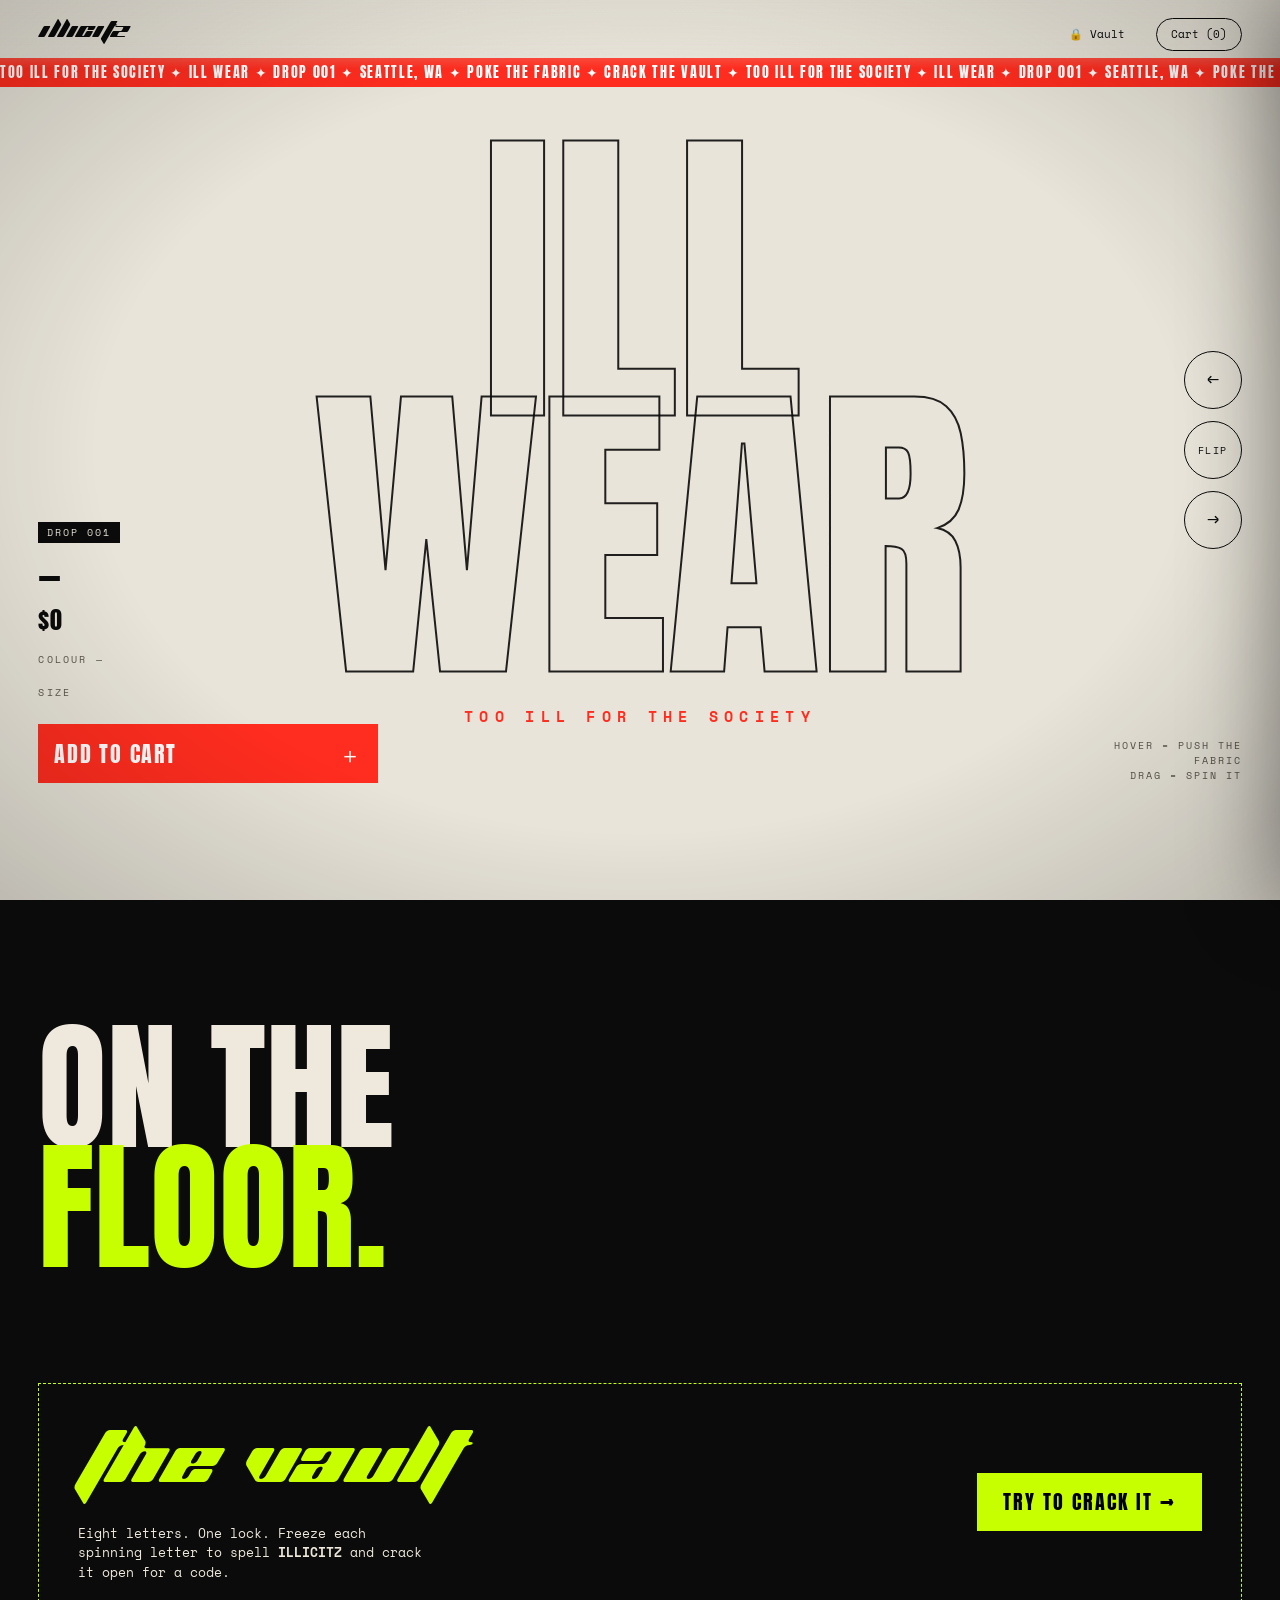
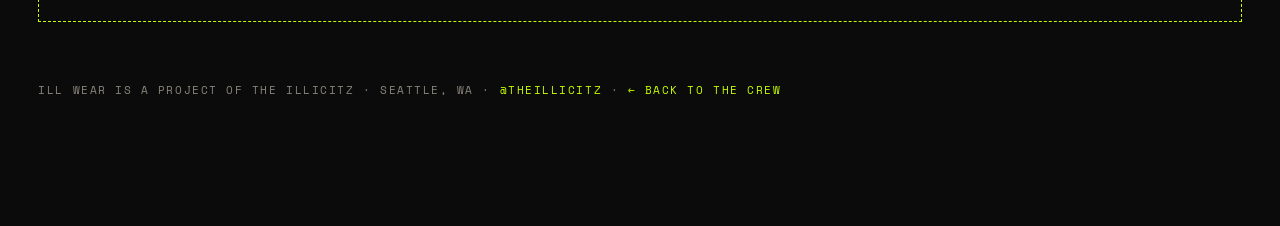
==== wear.html @ 77d9eb9c "Illicitz site: cinematic scroll home, Ill Wear 3D shop, Vault lock game Co-Authored-By: Claude Sonne" ====
<!doctype html>
<html lang="en">
<head>
  <meta charset="utf-8">
  <meta name="viewport" content="width=device-width,initial-scale=1,viewport-fit=cover">
  <title>ILL WEAR — Too ill for the society.</title>
  <meta name="description" content="Ill Wear by The Illicitz. Breakin'-grounded streetwear. Poke the fabric, flip the tee, crack the vault.">
  <meta name="theme-color" content="#e8e4d9">
  <meta property="og:title" content="ILL WEAR — Too ill for the society.">
  <meta property="og:image" content="media/still-02.jpg">
  <link rel="icon" type="image/svg+xml" href="favicon.svg">
  <link rel="preconnect" href="https://fonts.googleapis.com">
  <link rel="preconnect" href="https://fonts.gstatic.com" crossorigin>
  <link href="https://fonts.googleapis.com/css2?family=Anton&family=Rubik+Glitch&family=Rubik+Mono+One&family=Permanent+Marker&family=Space+Mono:wght@400;700&display=swap" rel="stylesheet">
  <link rel="preload" href="fonts/PlanetKosmos.ttf" as="font" type="font/ttf" crossorigin>
  <link rel="stylesheet" href="css/style.css">
  <script type="importmap">{"imports":{"three":"./vendor/three.module.js"}}</script>
</head>
<body class="shop">

<canvas id="grain" aria-hidden="true"></canvas>
<div class="vignette" aria-hidden="true"></div>

<header class="nav">
  <a href="index.html" data-transition class="logo glitch" data-text="ILLICITZ">ILLICITZ</a>
  <nav class="links">
    <button id="openVault" class="hide-m">🔒 Vault</button>
    <button id="openCart" class="pill">Cart (<span id="cartN">0</span>)</button>
  </nav>
</header>
<div class="top-marq" aria-hidden="true"><span>TOO ILL FOR THE SOCIETY ✦ ILL WEAR ✦ DROP 001 ✦ SEATTLE, WA ✦ POKE THE FABRIC ✦ CRACK THE VAULT ✦ TOO ILL FOR THE SOCIETY ✦ ILL WEAR ✦ DROP 001 ✦ SEATTLE, WA ✦ POKE THE FABRIC ✦ CRACK THE VAULT ✦</span></div>

<section class="stage" id="stage">
  <div class="stage-bg"><h1>Ill<br>Wear</h1><p>TOO ILL FOR THE SOCIETY</p></div>
  <canvas id="gl" aria-label="Interactive 3D tee. Move the cursor over the fabric to push it. Drag to spin."></canvas>
  <div class="glitch-flash" id="flash"></div>

  <div class="panel" id="panel">
    <span class="tag" id="pTag">DROP 001</span>
    <h2 id="pName">—</h2>
    <div class="price" id="pPrice">$0</div>
    <p class="blurb" id="pBlurb"></p>
    <div class="row-l">Colour — <span id="pColor"></span></div>
    <div class="sw" id="swColor"></div>
    <div class="row-l">Size</div>
    <div class="sw" id="swSize"></div>
    <button class="add" id="addBtn"><span>Add to cart</span><span>＋</span></button>
  </div>

  <div class="side">
    <button class="circ" id="prev" aria-label="Previous product">←</button>
    <button class="circ txt" id="flip" aria-label="Flip the tee">Flip</button>
    <button class="circ" id="next" aria-label="Next product">→</button>
  </div>
  <p class="hint">Hover = push the fabric<br>Drag = spin it</p>

  <div class="strip" id="strip"></div>
</section>

<section class="lookbook">
  <h2>On the<br><em>floor.</em></h2>
  <div class="lb-grid" id="lb"></div>
  <div class="vault-cta">
    <div>
      <h3>THE VAULT</h3>
      <p>Eight letters. One lock. Freeze each spinning letter to spell <b>ILLICITZ</b> and crack it open for a code.</p>
    </div>
    <button class="btn" id="openVault2">Try to crack it →</button>
  </div>
  <p class="manifest-note">Ill Wear is a project of The Illicitz · Seattle, WA · <a href="https://www.instagram.com/theillicitz/" target="_blank" rel="noopener" style="color:var(--acid)">@theillicitz</a> · <a href="index.html" data-transition style="color:var(--acid)">← Back to the crew</a></p>
</section>

<!-- CART -->
<div class="scrim" id="scrim"></div>
<aside class="drawer" id="drawer" aria-label="Cart">
  <header><span>Cart</span><button id="closeCart" aria-label="Close cart">✕</button></header>
  <div class="d-items" id="dItems"></div>
  <div class="d-foot">
    <div class="d-code" id="dCode"></div>
    <div class="t"><span>Total</span><span id="dTotal">$0</span></div>
    <button class="add" id="checkout"><span>Reserve my drop</span><span>→</span></button>
    <p class="d-msg" id="dMsg"></p>
  </div>
</aside>
<div class="toast" id="toast"></div>

<!-- VAULT GAME -->
<div id="vault" role="dialog" aria-label="The Vault — lock game">
  <div class="v-bgword" aria-hidden="true"><span>ILLICITZ ILLICITZ ILLICITZ</span><span>ILLICITZ ILLICITZ ILLICITZ</span><span>ILLICITZ ILLICITZ ILLICITZ</span><span>ILLICITZ ILLICITZ ILLICITZ</span></div>
  <div class="v-scan"></div>
  <div class="v-top">The Vault / Drop 001</div>
  <button class="v-close">Esc ✕</button>
  <div class="v-lock">
    <div class="v-shackle"></div>
    <div class="v-body">
      <div class="v-title"><span>Sec.lvl // ILLICITZ</span><span>8 digits</span></div>
      <div class="v-slots"></div>
      <div class="v-status">Freeze each letter. Spell it. Crack it.</div>
    </div>
  </div>
  <button class="v-lockbtn">LOCK</button>
  <div class="v-keys">Space / Enter / Tap = freeze the letter</div>
  <div class="v-win">
    <h2>CRACKED.</h2>
    <p>You are too ill for this world. Your code:</p>
    <div class="code">—</div>
    <p>15% off — it's applied to your cart automatically.</p>
    <div style="display:flex;gap:12px;margin-top:14px;flex-wrap:wrap;justify-content:center">
      <button class="btn" data-close>Back to the shop</button>
      <button class="btn" data-again style="background:transparent;color:var(--acid);border:2px solid var(--acid)">Again</button>
    </div>
  </div>
</div>

<script type="module" src="js/wear.js"></script>
</body>
</html>
---- css/style.css ----
/* ILLICITZ — shared + home + shop + vault styles */
@font-face{
  font-family:"Planet Kosmos";
  src:url("../fonts/PlanetKosmos.ttf") format("truetype");
  font-display:block;
}
:root{
  --bg:#070707;
  --ink:#efe9dd;
  --acid:#c8ff00;
  --red:#ff2d1f;
  --cyan:#00e5ff;
  --mute:#8a867c;
  --f-kosmos:"Planet Kosmos","Anton",Impact,sans-serif;
  --f-head:"Anton","Impact","Arial Narrow",sans-serif;
  --f-mono:"Space Mono",ui-monospace,Menlo,Consolas,monospace;
  --gut:clamp(16px,3vw,40px);
}
*{box-sizing:border-box;margin:0;padding:0}
html{background:var(--bg);-webkit-text-size-adjust:100%}
body{background:var(--bg);color:var(--ink);font-family:var(--f-mono);font-size:13px;line-height:1.5;overflow-x:hidden;-webkit-font-smoothing:antialiased}
a{color:inherit;text-decoration:none}
button{font:inherit;color:inherit;background:none;border:0;cursor:pointer}
img,video{display:block;max-width:100%}
::selection{background:var(--acid);color:#000}
body.is-loading{overflow:hidden;height:100vh}
@media (hover:hover) and (pointer:fine){ body.has-cursor, body.has-cursor a, body.has-cursor button{cursor:none} }

/* ---------- global fx ---------- */
#grain{position:fixed;inset:0;width:100%;height:100%;pointer-events:none;z-index:900;opacity:.07;mix-blend-mode:screen;image-rendering:pixelated}
.vignette{position:fixed;inset:0;pointer-events:none;z-index:899;background:radial-gradient(ellipse at center,transparent 55%,rgba(0,0,0,.55) 100%)}
.cursor{position:fixed;left:0;top:0;width:44px;height:44px;margin:-22px 0 0 -22px;border:1.5px solid #fff;border-radius:50%;pointer-events:none;z-index:1000;mix-blend-mode:difference;transition:width .25s,height .25s,margin .25s,background .25s,border-color .25s;will-change:transform}
.cursor.big{width:92px;height:92px;margin:-46px 0 0 -46px;background:#fff}
.cursor-dot{position:fixed;left:0;top:0;width:6px;height:6px;margin:-3px 0 0 -3px;background:#fff;border-radius:50%;pointer-events:none;z-index:1000;mix-blend-mode:difference}
@media (hover:none){.cursor,.cursor-dot{display:none}}

/* page wipe */
.wipe{position:fixed;inset:0;z-index:2000;pointer-events:none;display:flex;flex-direction:column}
.wipe i{flex:1;background:var(--acid);transform:scaleX(0);transform-origin:left}
.wipe i:nth-child(even){background:var(--red)}
.wipe i:nth-child(3n){background:#fff}
.wipe.out i{animation:wipeOut .5s cubic-bezier(.7,0,.2,1) forwards;animation-delay:calc(var(--i)*45ms)}
.wipe.in i{transform:scaleX(1);transform-origin:right;animation:wipeIn .6s cubic-bezier(.7,0,.2,1) forwards;animation-delay:calc(var(--i)*45ms)}
.wipe.out{pointer-events:all}
@keyframes wipeOut{to{transform:scaleX(1)}}
@keyframes wipeIn{to{transform:scaleX(0)}}

/* glitch text */
.glitch{position:relative;display:inline-block}
.glitch::before,.glitch::after{content:attr(data-text);position:absolute;left:0;top:0;width:100%;height:100%;pointer-events:none;opacity:0;white-space:inherit}
.glitch::before{color:var(--red);mix-blend-mode:screen}
.glitch::after{color:var(--cyan);mix-blend-mode:screen}
.glitch:hover::before,.glitch.on::before{opacity:.95;animation:gA .38s steps(2,end) infinite}
.glitch:hover::after,.glitch.on::after{opacity:.95;animation:gB .38s steps(2,end) infinite}
@keyframes gA{
  0%{clip-path:inset(10% 0 70% 0);transform:translate(-6px,0)}
  25%{clip-path:inset(60% 0 8% 0);transform:translate(5px,-2px)}
  50%{clip-path:inset(35% 0 40% 0);transform:translate(-3px,2px)}
  75%{clip-path:inset(80% 0 2% 0);transform:translate(7px,0)}
  100%{clip-path:inset(0 0 85% 0);transform:translate(-5px,1px)}}
@keyframes gB{
  0%{clip-path:inset(70% 0 10% 0);transform:translate(6px,0)}
  25%{clip-path:inset(5% 0 75% 0);transform:translate(-5px,2px)}
  50%{clip-path:inset(45% 0 30% 0);transform:translate(3px,-2px)}
  75%{clip-path:inset(15% 0 60% 0);transform:translate(-7px,0)}
  100%{clip-path:inset(88% 0 0 0);transform:translate(5px,-1px)}}

/* nav */
.nav{position:fixed;left:0;right:0;top:0;z-index:800;display:flex;justify-content:space-between;align-items:center;padding:18px var(--gut);mix-blend-mode:difference;color:#fff;pointer-events:none}
.nav a,.nav button{pointer-events:auto}
.nav .logo{font-family:var(--f-kosmos);font-size:20px;letter-spacing:.06em}
.nav .links{display:flex;gap:clamp(14px,2.4vw,34px);align-items:center;text-transform:uppercase;letter-spacing:.14em;font-size:11px}
.nav .links a:hover{text-decoration:line-through}
.nav .pill{border:1px solid #fff;padding:7px 14px;border-radius:99px}

/* ---------- loader ---------- */
#loader{position:fixed;inset:0;background:#050505;z-index:1500;display:flex;align-items:center;justify-content:center;overflow:hidden}
#loader.done{pointer-events:none}
.ld-wrap{position:relative;transform-origin:62% 52%;will-change:transform}
.ld-word{font-family:var(--f-kosmos);font-size:clamp(46px,15.5vw,300px);line-height:1;letter-spacing:.01em;white-space:nowrap;position:relative}
.ld-word.outline{color:transparent;-webkit-text-stroke:1.5px rgba(239,233,221,.45)}
.ld-word.fill{position:absolute;left:0;top:0;color:transparent;background-size:cover;background-position:center;-webkit-background-clip:text;background-clip:text;clip-path:inset(100% 0 0 0);filter:contrast(1.15) saturate(1.2)}
.ld-meta{position:absolute;left:var(--gut);right:var(--gut);bottom:28px;display:flex;justify-content:space-between;text-transform:uppercase;letter-spacing:.16em;font-size:11px;color:var(--mute)}
.ld-count{font-family:var(--f-kosmos);font-size:clamp(26px,5vw,64px);color:var(--ink);letter-spacing:.02em;line-height:1}
.ld-moto{position:absolute;top:28px;left:var(--gut);text-transform:uppercase;letter-spacing:.2em;font-size:11px;color:var(--mute)}

/* ---------- hero ---------- */
.hero{position:relative;height:100vh;min-height:560px;overflow:hidden;display:flex;flex-direction:column;justify-content:flex-end;padding:0 var(--gut) clamp(28px,6vh,70px)}
.hero-bg{position:absolute;inset:-6%;will-change:transform}
.hero-bg .media{position:absolute;inset:0}
.hero-bg .media img,.hero-bg .media video{animation:kb 22s ease-in-out infinite alternate}
@keyframes kb{from{transform:scale(1.04) translate(0,0)}to{transform:scale(1.2) translate(-2%,-1.5%)}}
.hero-shade{position:absolute;inset:0;background:linear-gradient(180deg,rgba(0,0,0,.55) 0%,rgba(0,0,0,.05) 40%,rgba(0,0,0,.85) 100%)}
.hero-word{position:relative;font-family:var(--f-kosmos);font-weight:400;font-size:clamp(46px,21.5vw,520px);line-height:.86;letter-spacing:-.005em;white-space:nowrap;will-change:transform,opacity}
.hero-row{position:relative;display:flex;justify-content:space-between;align-items:flex-end;gap:20px;margin-top:clamp(14px,2.4vh,26px);flex-wrap:wrap}
.hero-moto{font-family:var(--f-head);font-size:clamp(20px,3vw,44px);letter-spacing:.04em;text-transform:uppercase;line-height:1}
.hero-moto b{color:var(--acid);font-weight:400}
.hero-sub{max-width:34ch;text-transform:uppercase;letter-spacing:.14em;font-size:11px;color:#cfc9bc}
.scroll-cue{position:absolute;right:var(--gut);top:50%;writing-mode:vertical-rl;text-transform:uppercase;letter-spacing:.3em;font-size:10px;color:#cfc9bc;display:flex;align-items:center;gap:14px}
.scroll-cue::after{content:"";width:1px;height:70px;background:linear-gradient(#fff,transparent);animation:cue 1.8s ease-in-out infinite;transform-origin:top}
@keyframes cue{0%{transform:scaleY(0)}50%{transform:scaleY(1)}100%{transform:scaleY(1);opacity:0}}
.ticker{position:absolute;left:0;right:0;top:78px;overflow:hidden;white-space:nowrap;border-block:1px solid rgba(255,255,255,.2);padding:6px 0;font-size:11px;letter-spacing:.2em;text-transform:uppercase;color:#d9d3c5;background:rgba(0,0,0,.25);backdrop-filter:blur(4px)}
.ticker span{display:inline-block;padding-right:2.4em;animation:tick 28s linear infinite}
@keyframes tick{to{transform:translateX(-100%)}}

/* media */
.media{position:relative;overflow:hidden;background:#111}
.media img,.media video{width:100%;height:100%;object-fit:cover}

/* ---------- scenes ---------- */
.scene{position:relative}
.pin{position:sticky;top:0;height:100vh;overflow:hidden}

/* expand */
.s-expand .pin{display:flex;align-items:center;justify-content:center;background:var(--bg)}
.ex-text{position:absolute;top:50%;font-family:var(--f-head);font-size:clamp(70px,24vw,420px);line-height:.8;text-transform:uppercase;letter-spacing:-.01em;white-space:nowrap;transform:translateY(-50%);will-change:transform;z-index:1}
.ex-l{left:3vw;color:var(--ink)}
.ex-r{right:3vw;color:transparent;-webkit-text-stroke:2px var(--acid)}
.ex-frame{position:absolute;inset:0;z-index:2;will-change:clip-path}
.ex-frame .media{position:absolute;inset:0}
.ex-frame .media img{will-change:transform}
.ex-cap{position:absolute;left:var(--gut);bottom:var(--gut);right:var(--gut);display:flex;justify-content:space-between;align-items:flex-end;gap:16px;opacity:0;text-transform:uppercase;z-index:3}
.ex-cap h2{font-family:var(--f-head);font-weight:400;font-size:clamp(34px,7vw,120px);line-height:.9;max-width:12ch;text-shadow:0 2px 30px rgba(0,0,0,.6)}
.ex-cap p{letter-spacing:.16em;font-size:11px;max-width:26ch;text-align:right;text-shadow:0 1px 12px #000}
.kick{display:inline-block;font-size:11px;letter-spacing:.24em;color:var(--acid);text-transform:uppercase;margin-bottom:12px}

/* columns */
.s-cols .pin{background:var(--bg)}
.cols{position:absolute;inset:0;display:grid;grid-template-columns:repeat(3,1fr);gap:var(--gut);padding:0 var(--gut)}
.col{display:flex;flex-direction:column;gap:var(--gut);will-change:transform;padding:var(--gut) 0}
.col .tile{aspect-ratio:3/4;flex:none}
.col .tile img{filter:grayscale(1) contrast(1.25) brightness(.85);transition:filter .5s}
.col .tile.lit img{filter:none}
.cols-title{position:absolute;inset:0;display:flex;flex-direction:column;align-items:center;justify-content:center;text-align:center;mix-blend-mode:difference;color:#fff;pointer-events:none;z-index:3;text-transform:uppercase}
.cols-title h2{font-family:var(--f-head);font-weight:400;font-size:clamp(46px,13vw,230px);line-height:.88}
.cols-title p{letter-spacing:.3em;font-size:11px;margin-top:16px}

/* reel */
.s-reel .pin{background:#0b0b0b;display:flex;align-items:center}
.reel-bg{position:absolute;left:0;top:50%;white-space:nowrap;font-family:var(--f-kosmos);font-size:clamp(120px,32vw,560px);line-height:1;color:transparent;-webkit-text-stroke:1.5px rgba(239,233,221,.14);transform:translateY(-52%);will-change:transform;pointer-events:none}
.reel-track{position:relative;display:flex;gap:clamp(16px,3vw,48px);padding:0 8vw;will-change:transform;perspective:1400px}
.frame{flex:none;width:clamp(260px,38vw,640px);position:relative;will-change:transform}
.frame .media{aspect-ratio:16/10;box-shadow:0 30px 80px rgba(0,0,0,.6)}
.frame.tall .media{aspect-ratio:3/4}
.frame figcaption{display:flex;justify-content:space-between;margin-top:12px;text-transform:uppercase;letter-spacing:.14em;font-size:11px;color:#bdb7a9}
.frame figcaption b{font-family:var(--f-head);font-weight:400;font-size:18px;letter-spacing:.06em;color:var(--ink)}
.reel-hint{position:absolute;left:var(--gut);bottom:var(--gut);text-transform:uppercase;letter-spacing:.2em;font-size:11px;color:var(--mute)}

/* manifesto */
.s-mani .pin{display:flex;align-items:center;padding:0 var(--gut)}
.mani-bg{position:absolute;inset:-5%;will-change:transform}
.mani-bg .media{position:absolute;inset:0}
.mani-bg img{filter:blur(8px) brightness(.38) saturate(.7)}
.mani-bg::after{content:"";position:absolute;inset:0;background:radial-gradient(circle at 30% 40%,transparent,rgba(0,0,0,.7))}
.mani{position:relative;font-family:var(--f-head);font-size:clamp(30px,6.2vw,110px);line-height:1;text-transform:uppercase;max-width:20ch;letter-spacing:.005em}
.mani .w{display:inline-block;margin-right:.24em;opacity:.12;will-change:opacity,transform}
.mani .w.hot{color:var(--acid)}
.mani-tag{position:absolute;right:var(--gut);bottom:var(--gut);text-align:right;text-transform:uppercase;letter-spacing:.2em;font-size:11px;color:#cfc9bc}

/* finale */
.s-fin .pin{display:flex;align-items:center;justify-content:center;background:#050505}
.fin-moto{position:absolute;inset:0;display:flex;flex-direction:column;align-items:center;justify-content:center;text-align:center;font-family:var(--f-head);text-transform:uppercase;line-height:.84;font-size:clamp(54px,14.5vw,270px);will-change:transform,opacity,filter}
.fin-moto span{display:block;overflow:hidden}
.fin-moto span i{display:block;font-style:normal;will-change:transform}
.fin-moto .o{color:transparent;-webkit-text-stroke:2px var(--ink)}
.fin-moto .a{color:var(--acid)}
.shop-badge{position:relative;width:clamp(190px,26vw,340px);aspect-ratio:1;display:flex;align-items:center;justify-content:center;border-radius:50%;z-index:5;transform:scale(0);opacity:0;will-change:transform}
.shop-badge .disc{position:absolute;inset:11%;border-radius:50%;background:var(--acid);box-shadow:0 0 0 2px #000 inset,0 0 80px rgba(200,255,0,.35);transition:transform .35s,background .25s}
.shop-badge:hover .disc{transform:scale(1.07);background:#fff}
.shop-badge svg.ring{position:absolute;inset:0;width:100%;height:100%;animation:spin 16s linear infinite}
.shop-badge svg.ring text{font-family:var(--f-mono);font-size:11.2px;letter-spacing:.2em;fill:var(--ink);text-transform:uppercase}
.shop-badge .bag{position:relative;width:34%;color:#000;transition:transform .3s}
.shop-badge:hover .bag{animation:wob .5s ease-in-out infinite}
@keyframes spin{to{transform:rotate(360deg)}}
@keyframes wob{0%,100%{transform:rotate(-6deg)}50%{transform:rotate(6deg) scale(1.08)}}
.shop-label{position:absolute;left:0;right:0;bottom:11vh;text-align:center;z-index:5;opacity:0;text-transform:uppercase;letter-spacing:.3em;font-size:12px}
.shop-label b{font-family:var(--f-kosmos);font-weight:400;font-size:clamp(22px,3vw,40px);letter-spacing:.06em;display:block;margin-bottom:6px;color:var(--acid)}
.foot{display:flex;justify-content:space-between;gap:20px;flex-wrap:wrap;padding:26px var(--gut) 34px;border-top:1px solid #222;text-transform:uppercase;letter-spacing:.16em;font-size:11px;color:var(--mute);background:#050505}
.foot a:hover{color:var(--acid)}
.prog{position:fixed;right:var(--gut);bottom:18px;z-index:800;font-size:11px;letter-spacing:.2em;mix-blend-mode:difference;color:#fff;font-family:var(--f-mono)}

/* ---------- shop (wear.html) ---------- */
body.shop{background:#e8e4d9;color:#0b0b0b}
body.shop ::selection{background:var(--red);color:#fff}
body.shop #grain{mix-blend-mode:multiply;opacity:.05}
body.shop .vignette{background:radial-gradient(ellipse at center,transparent 60%,rgba(0,0,0,.18) 100%)}
body.shop .nav{mix-blend-mode:normal;color:#0b0b0b;background:linear-gradient(#e8e4d9,rgba(232,228,217,0))}
body.shop .nav .pill{border-color:#0b0b0b}
.top-marq{position:fixed;left:0;right:0;top:58px;z-index:790;overflow:hidden;white-space:nowrap;background:var(--red);color:#fff;font-family:var(--f-head);letter-spacing:.12em;text-transform:uppercase;font-size:14px;padding:4px 0}
.top-marq span{display:inline-block;padding-right:2em;animation:tick 22s linear infinite}
.stage{position:relative;height:100vh;min-height:640px;overflow:hidden;padding-top:92px}
.stage-bg{position:absolute;inset:0;display:flex;flex-direction:column;justify-content:center;align-items:center;pointer-events:none;user-select:none;text-transform:uppercase;text-align:center}
.stage-bg h1{font-family:var(--f-head);font-weight:400;font-size:clamp(90px,25vw,470px);line-height:.8;color:transparent;-webkit-text-stroke:2px rgba(11,11,11,.9);letter-spacing:-.01em;transform:translateY(-4%)}
.stage-bg p{font-family:var(--f-mono);letter-spacing:.42em;font-size:clamp(10px,1.2vw,15px);margin-top:20px;color:var(--red);font-weight:700}
#gl{position:absolute;inset:92px 0 0 0;width:100%;height:calc(100% - 92px);touch-action:pan-y}
#gl.drag{cursor:grabbing}
.glitch-flash{position:absolute;inset:0;pointer-events:none;z-index:4;opacity:0;mix-blend-mode:difference;background:linear-gradient(90deg,#f0f 0,#0ff 50%,#ff0 100%)}
.glitch-flash.on{animation:flash .35s steps(3) 1}
@keyframes flash{0%{opacity:.8;clip-path:inset(20% 0 60% 0)}33%{opacity:.6;clip-path:inset(60% 0 10% 0)}66%{opacity:.7;clip-path:inset(0 0 80% 0)}100%{opacity:0}}
.panel{position:absolute;z-index:5;left:var(--gut);bottom:clamp(86px,13vh,130px);width:min(340px,calc(100% - 2*var(--gut)))}
.panel .tag{display:inline-block;background:#0b0b0b;color:#e8e4d9;padding:3px 9px;font-size:10px;letter-spacing:.2em;text-transform:uppercase}
.panel h2{font-family:var(--f-head);font-weight:400;font-size:clamp(26px,3.2vw,44px);line-height:.95;margin:12px 0 8px;text-transform:uppercase}
.panel .price{font-family:var(--f-head);font-size:24px;letter-spacing:.04em}
.panel .price s{color:#7c776b;font-size:16px;margin-right:8px}
.panel .blurb{margin:8px 0 14px;color:#38352e;max-width:36ch}
.row-l{font-size:10px;letter-spacing:.22em;text-transform:uppercase;color:#59554b;margin:12px 0 6px}
.sw{display:flex;gap:8px;flex-wrap:wrap}
.sw button{border:1.5px solid #0b0b0b;padding:6px 12px;text-transform:uppercase;letter-spacing:.12em;font-size:11px;transition:.15s}
.sw button:hover{background:#0b0b0b;color:#e8e4d9}
.sw button.on{background:#0b0b0b;color:#e8e4d9}
.sw button.dot{width:30px;height:30px;padding:0;border-radius:50%;position:relative}
.sw button.dot.on{outline:2px solid var(--red);outline-offset:3px}
.add{margin-top:18px;width:100%;background:var(--red);color:#fff;font-family:var(--f-head);font-size:22px;letter-spacing:.08em;text-transform:uppercase;padding:13px 16px;display:flex;justify-content:space-between;transition:transform .15s,background .15s}
.add:hover{background:#0b0b0b;transform:translate(-3px,-3px);box-shadow:5px 5px 0 var(--red)}
.add:active{transform:translate(0,0);box-shadow:none}
.side{position:absolute;z-index:5;right:var(--gut);top:50%;transform:translateY(-50%);display:flex;flex-direction:column;gap:12px;align-items:flex-end}
.circ{width:58px;height:58px;border-radius:50%;border:1.5px solid #0b0b0b;display:flex;align-items:center;justify-content:center;font-size:20px;transition:.2s;background:rgba(232,228,217,.6);backdrop-filter:blur(4px)}
.circ:hover{background:#0b0b0b;color:#e8e4d9;transform:scale(1.08)}
.circ.txt{font-size:10px;letter-spacing:.14em;text-transform:uppercase;font-family:var(--f-mono)}
.hint{position:absolute;z-index:5;right:var(--gut);bottom:clamp(86px,13vh,130px);text-align:right;text-transform:uppercase;letter-spacing:.2em;font-size:10px;color:#59554b;max-width:22ch}
.strip{position:absolute;z-index:6;left:0;right:0;bottom:0;display:flex;justify-content:center;gap:10px;padding:12px var(--gut) 16px;background:linear-gradient(rgba(232,228,217,0),#e8e4d9 40%)}
.strip button{width:64px;height:54px;border:1.5px solid rgba(11,11,11,.3);overflow:hidden;background:#d8d3c5;transition:.2s;position:relative}
.strip button img{width:100%;height:100%;object-fit:cover;object-position:50% 25%;transform:scale(1.6)}
.strip button.on{border-color:var(--red);box-shadow:3px 3px 0 var(--red);transform:translate(-2px,-2px)}
.strip button:hover{border-color:#0b0b0b}
.lookbook{background:#0b0b0b;color:var(--ink);padding:clamp(60px,10vw,140px) var(--gut)}
.lookbook h2{font-family:var(--f-head);font-weight:400;font-size:clamp(46px,11vw,200px);line-height:.85;text-transform:uppercase;margin-bottom:var(--gut)}
.lookbook h2 em{font-style:normal;color:var(--acid)}
.lb-grid{display:grid;grid-template-columns:repeat(12,1fr);gap:var(--gut)}
.lb-grid .media{grid-column:span 4;aspect-ratio:3/4}
.lb-grid .media:nth-child(1){grid-column:span 7;aspect-ratio:16/10}
.lb-grid .media:nth-child(2){grid-column:span 5;aspect-ratio:auto;height:100%}
.lb-grid .media img{filter:grayscale(1) contrast(1.2);transition:.5s}
.lb-grid .media:hover img{filter:none;transform:scale(1.05)}
.vault-cta{display:flex;align-items:center;justify-content:space-between;gap:20px;flex-wrap:wrap;margin-top:clamp(40px,6vw,90px);padding:clamp(22px,3vw,40px);border:1.5px dashed var(--acid);color:var(--acid)}
.vault-cta h3{font-family:var(--f-kosmos);font-weight:400;font-size:clamp(28px,5vw,72px);letter-spacing:.03em}
.vault-cta p{color:var(--ink);max-width:44ch;margin-top:6px}
.btn{display:inline-block;background:var(--acid);color:#000;font-family:var(--f-head);font-size:20px;letter-spacing:.1em;text-transform:uppercase;padding:14px 26px;transition:.15s}
.btn:hover{background:#fff;transform:translate(-3px,-3px);box-shadow:5px 5px 0 var(--red)}
.manifest-note{margin-top:60px;color:var(--mute);letter-spacing:.14em;text-transform:uppercase;font-size:11px}

/* cart drawer */
.drawer{position:fixed;top:0;right:0;bottom:0;width:min(420px,100%);z-index:1200;background:#0b0b0b;color:var(--ink);transform:translateX(105%);transition:transform .45s cubic-bezier(.7,0,.2,1);display:flex;flex-direction:column;padding:22px;box-shadow:-30px 0 80px rgba(0,0,0,.4)}
.drawer.open{transform:none}
.drawer header{display:flex;justify-content:space-between;align-items:center;font-family:var(--f-head);font-size:30px;text-transform:uppercase;letter-spacing:.06em;margin-bottom:12px}
.d-items{flex:1;overflow:auto;border-top:1px solid #222}
.d-item{display:grid;grid-template-columns:64px 1fr auto;gap:12px;padding:14px 0;border-bottom:1px solid #222;align-items:center}
.d-item img{width:64px;height:56px;object-fit:cover;object-position:50% 25%;background:#222}
.d-item b{font-family:var(--f-head);font-weight:400;font-size:17px;text-transform:uppercase;letter-spacing:.04em;display:block}
.d-item small{color:var(--mute);letter-spacing:.12em;text-transform:uppercase}
.d-item button{color:var(--red);font-size:11px;letter-spacing:.14em;text-transform:uppercase}
.d-empty{padding:40px 0;color:var(--mute);text-transform:uppercase;letter-spacing:.14em}
.d-foot{border-top:1px solid #333;padding-top:14px}
.d-foot .t{display:flex;justify-content:space-between;font-family:var(--f-head);font-size:22px;text-transform:uppercase;margin-bottom:6px}
.d-code{color:var(--acid);letter-spacing:.14em;text-transform:uppercase;font-size:11px;margin-bottom:10px}
.d-msg{margin-top:12px;color:var(--acid);font-size:12px;min-height:3em}
.scrim{position:fixed;inset:0;background:rgba(0,0,0,.5);z-index:1190;opacity:0;pointer-events:none;transition:.3s}
.scrim.on{opacity:1;pointer-events:all}
.toast{position:fixed;left:50%;bottom:90px;transform:translate(-50%,30px);background:#0b0b0b;color:var(--acid);padding:10px 18px;z-index:1300;letter-spacing:.16em;text-transform:uppercase;font-size:11px;opacity:0;transition:.3s;pointer-events:none}
.toast.on{opacity:1;transform:translate(-50%,0)}

/* ---------- vault game ---------- */
#vault{position:fixed;inset:0;z-index:1400;background:#030303;color:var(--acid);display:none;flex-direction:column;align-items:center;justify-content:center;overflow:hidden;user-select:none;touch-action:manipulation}
#vault.open{display:flex}
.v-scan{position:absolute;inset:0;pointer-events:none;background:repeating-linear-gradient(0deg,rgba(200,255,0,.05) 0 1px,transparent 1px 4px);animation:scan 6s linear infinite;z-index:3}
@keyframes scan{to{background-position:0 80px}}
.v-bgword{position:absolute;inset:0;display:flex;flex-direction:column;justify-content:space-around;font-family:var(--f-kosmos);font-size:clamp(60px,15vw,260px);line-height:1;color:transparent;-webkit-text-stroke:1px rgba(200,255,0,.12);white-space:nowrap;pointer-events:none;overflow:hidden}
.v-bgword span:nth-child(odd){animation:slideL 18s linear infinite}
.v-bgword span:nth-child(even){animation:slideR 22s linear infinite}
@keyframes slideL{to{transform:translateX(-30%)}}
@keyframes slideR{from{transform:translateX(-30%)}to{transform:translateX(0)}}
.v-close{position:absolute;top:18px;right:var(--gut);z-index:6;font-size:11px;letter-spacing:.2em;text-transform:uppercase;border:1px solid var(--acid);padding:8px 14px}
.v-close:hover{background:var(--acid);color:#000}
.v-top{position:absolute;top:22px;left:var(--gut);z-index:6;font-size:11px;letter-spacing:.2em;text-transform:uppercase}
.v-lock{position:relative;z-index:4;display:flex;flex-direction:column;align-items:center}
.v-shackle{width:clamp(150px,22vw,250px);height:clamp(110px,15vw,170px);border:clamp(18px,2.6vw,30px) solid var(--acid);border-bottom:0;border-radius:200px 200px 0 0;margin-bottom:-2px;position:relative;transition:transform .7s cubic-bezier(.3,1.6,.5,1);transform-origin:100% 100%;filter:drop-shadow(0 0 22px rgba(200,255,0,.45))}
.v-lock.open .v-shackle{transform:translateY(-40px) rotate(-28deg) translateX(-14px)}
.v-body{position:relative;width:min(92vw,820px);padding:clamp(18px,3vw,36px);background:#0a0f00;border:3px solid var(--acid);border-radius:22px;box-shadow:0 0 0 6px #030303,0 0 0 8px rgba(200,255,0,.35),0 0 90px rgba(200,255,0,.18);overflow:hidden}
.v-body::before{content:"ILLICITZ ILLICITZ ILLICITZ ILLICITZ ILLICITZ ILLICITZ ILLICITZ ILLICITZ ILLICITZ ILLICITZ ILLICITZ ILLICITZ ILLICITZ ILLICITZ ILLICITZ ILLICITZ ILLICITZ ILLICITZ ILLICITZ ILLICITZ ILLICITZ ILLICITZ ILLICITZ ILLICITZ ILLICITZ ILLICITZ ILLICITZ ILLICITZ ILLICITZ ILLICITZ ";position:absolute;inset:0;font-family:var(--f-kosmos);font-size:22px;line-height:1.15;letter-spacing:.2em;color:rgba(200,255,0,.07);word-break:break-all;pointer-events:none}
.v-body.deny{animation:deny .45s linear}
@keyframes deny{0%,100%{transform:translate(0);border-color:var(--acid)}15%{transform:translate(-14px,3px);border-color:var(--red);box-shadow:0 0 0 6px #030303,0 0 90px rgba(255,45,31,.5)}35%{transform:translate(12px,-4px);border-color:var(--red)}55%{transform:translate(-8px,2px);border-color:var(--red)}75%{transform:translate(6px,0)}}
.v-title{position:relative;display:flex;justify-content:space-between;font-size:11px;letter-spacing:.24em;text-transform:uppercase;margin-bottom:clamp(14px,2.4vw,26px)}
.v-slots{position:relative;display:grid;grid-template-columns:repeat(8,1fr);gap:clamp(5px,1vw,12px)}
.slot{position:relative;aspect-ratio:3/4;border:2px solid rgba(200,255,0,.45);background:#030500;display:flex;align-items:center;justify-content:center;overflow:hidden}
.slot .ghost{position:absolute;inset:0;display:flex;align-items:center;justify-content:center;font-family:var(--f-head);font-size:clamp(30px,7vw,92px);color:transparent;-webkit-text-stroke:1px rgba(200,255,0,.22)}
.slot .live{position:relative;font-family:var(--f-head);font-size:clamp(30px,7vw,92px);line-height:1;color:var(--acid);text-shadow:0 0 18px rgba(200,255,0,.6)}
.slot.active{border-color:#fff;box-shadow:0 0 22px rgba(255,255,255,.4)}
.slot.active .live{color:#fff;animation:jit .12s steps(2) infinite}
.slot.locked{background:var(--acid);border-color:var(--acid)}
.slot.locked .live{color:#000;text-shadow:none;animation:none}
.slot.locked .ghost{display:none}
.slot.bad{background:var(--red);border-color:var(--red)}
.slot.bad .live{color:#000}
@keyframes jit{0%{transform:translate(-2px,1px)}100%{transform:translate(2px,-1px)}}
.v-status{position:relative;margin-top:clamp(14px,2.4vw,26px);text-align:center;font-size:12px;letter-spacing:.22em;text-transform:uppercase;min-height:1.6em}
.v-status.bad{color:var(--red)}
.v-lockbtn{position:relative;z-index:5;margin-top:22px;background:var(--acid);color:#000;font-family:var(--f-head);font-size:clamp(24px,4vw,40px);letter-spacing:.14em;padding:14px 60px;text-transform:uppercase;transition:.1s;box-shadow:6px 6px 0 #000,6px 6px 0 2px var(--acid)}
.v-lockbtn:active{transform:translate(4px,4px);box-shadow:none}
.v-keys{position:relative;z-index:5;margin-top:12px;font-size:10px;letter-spacing:.24em;text-transform:uppercase;color:#7d9b17}
.v-win{position:absolute;inset:0;z-index:7;background:rgba(3,3,3,.97);display:none;flex-direction:column;align-items:center;justify-content:center;text-align:center;padding:24px;gap:10px}
.v-win.on{display:flex;animation:flash2 .6s steps(4) 1}
@keyframes flash2{0%{background:#fff}50%{background:var(--acid)}100%{background:rgba(3,3,3,.92)}}
.v-win h2{font-family:var(--f-kosmos);font-weight:400;font-size:clamp(40px,10vw,160px);line-height:.9;color:#fff}
.v-win .code{font-family:var(--f-head);font-size:clamp(30px,6vw,84px);letter-spacing:.12em;border:2px dashed var(--acid);padding:6px 24px;margin:10px 0;color:var(--acid)}
.v-win p{color:var(--ink);letter-spacing:.14em;text-transform:uppercase;max-width:46ch}

/* ---------- responsive ---------- */
@media (max-width:820px){
  .nav .links .hide-m{display:none}
  .hero-row{flex-direction:column;align-items:flex-start}
  .scroll-cue{display:none}
  .cols{grid-template-columns:repeat(2,1fr)}
  .cols .col:nth-child(3){display:none}
  .ex-cap{flex-direction:column;align-items:flex-start}
  .ex-cap p{text-align:left}
  .lb-grid .media,.lb-grid .media:nth-child(1),.lb-grid .media:nth-child(2){grid-column:span 12;aspect-ratio:4/3;height:auto}
  .stage{height:auto;min-height:0;padding-bottom:0;display:flex;flex-direction:column}
  #gl{position:relative;inset:auto;margin-top:0;width:100%;height:min(62vh,520px);flex:none}
  .stage-bg{bottom:auto;height:min(62vh,520px);top:92px}
  .panel{position:relative;left:auto;bottom:auto;width:100%;padding:8px var(--gut) 16px;background:#e8e4d9;z-index:6}
  .panel .blurb{display:none}
  .panel h2{margin:8px 0 4px}
  .hint{display:none}
  .side{top:auto;bottom:auto;right:var(--gut);position:absolute;top:calc(92px + min(62vh,520px)/2);transform:translateY(-50%)}
  .circ{width:46px;height:46px}
  .strip{position:relative;padding-top:0}
  .glitch-flash{height:min(62vh,520px);top:92px}
}
@media (prefers-reduced-motion:reduce){
  .hero-bg .media img,.hero-bg .media video,.ticker span,.top-marq span,.shop-badge svg.ring,.v-bgword span{animation:none}
}
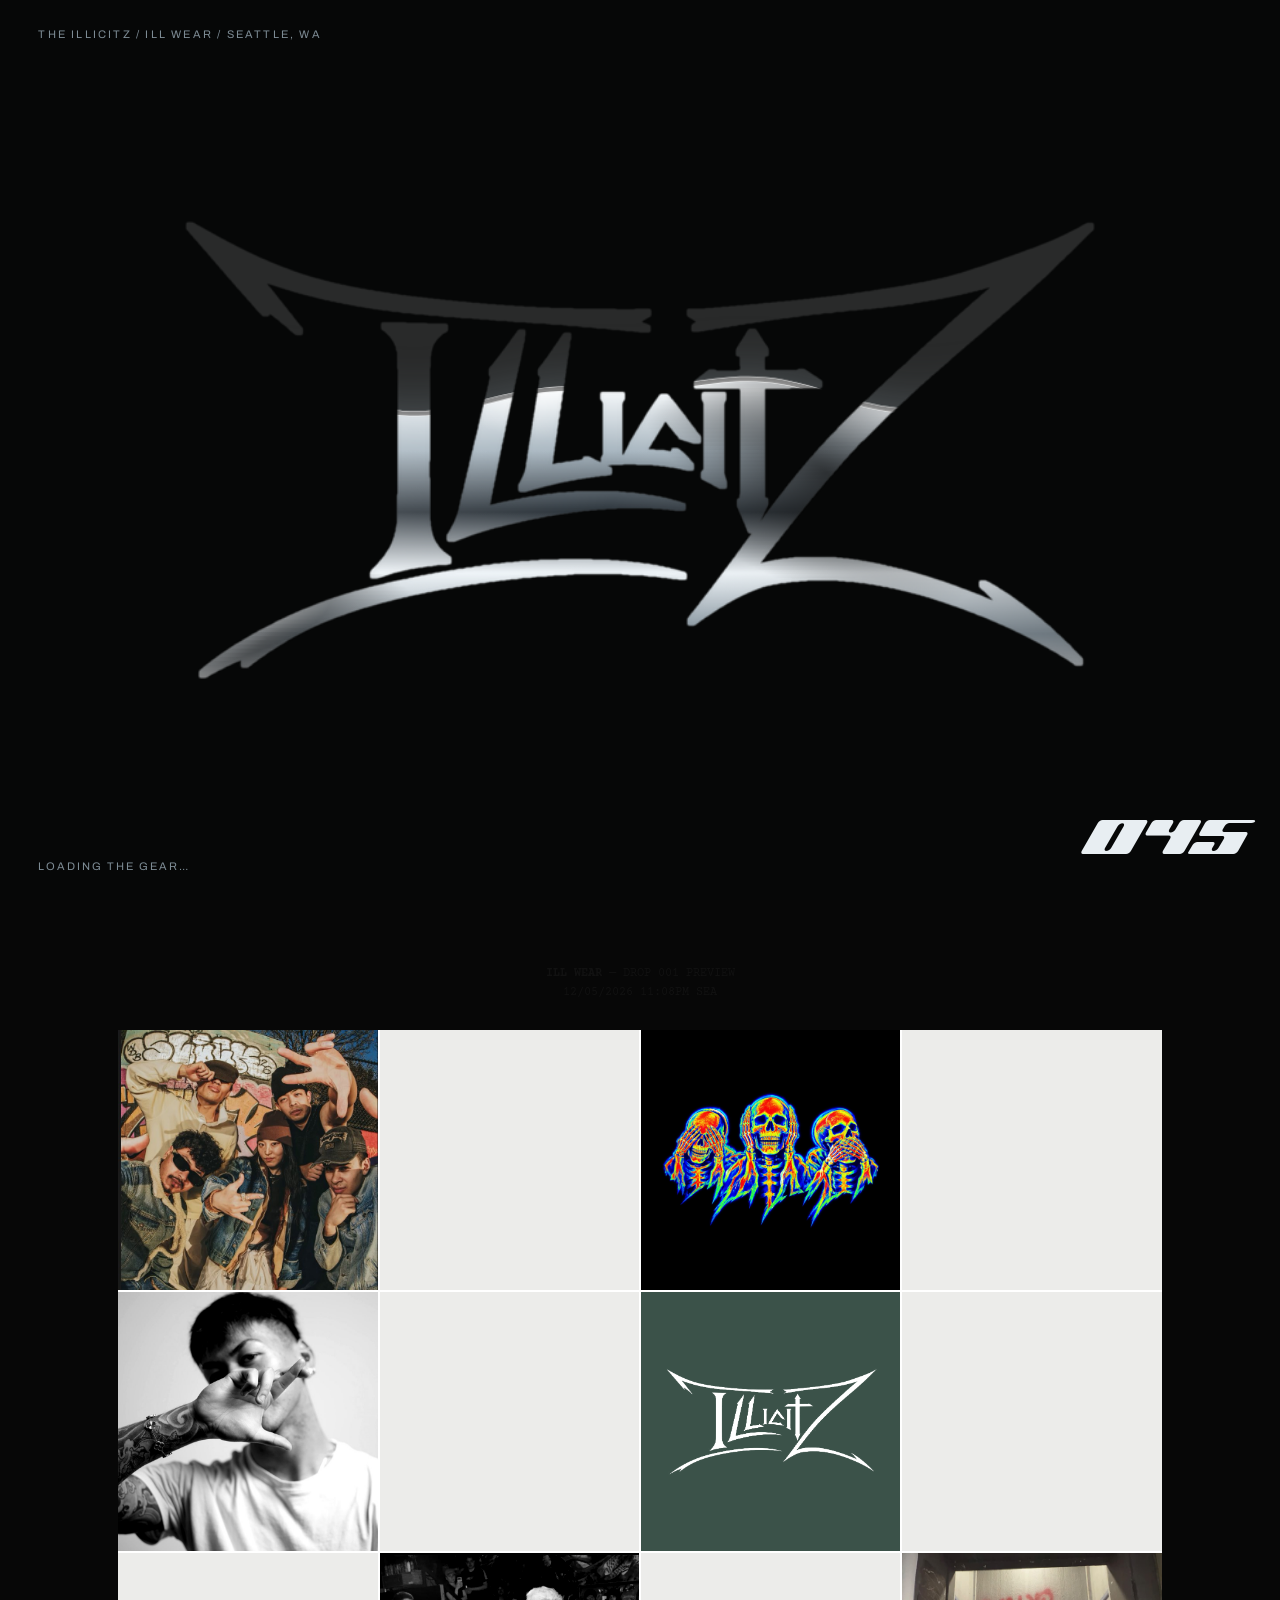
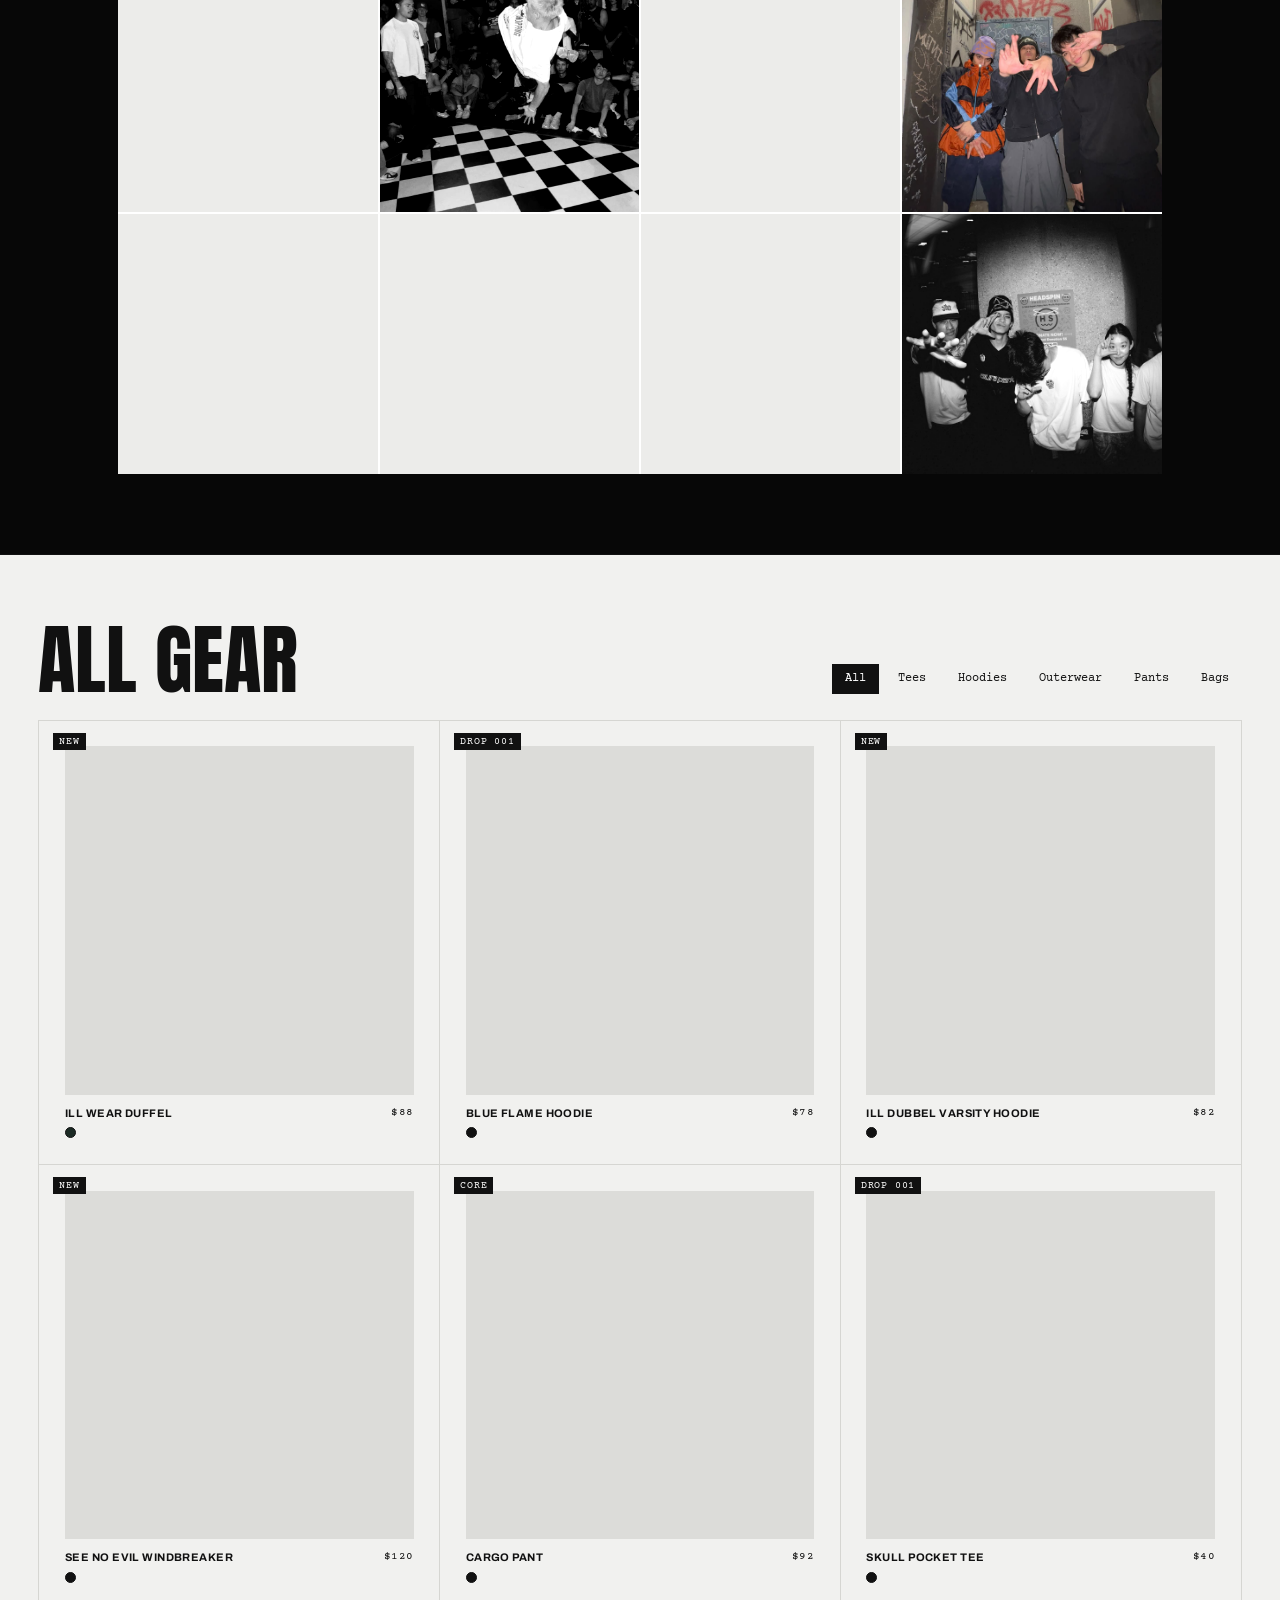
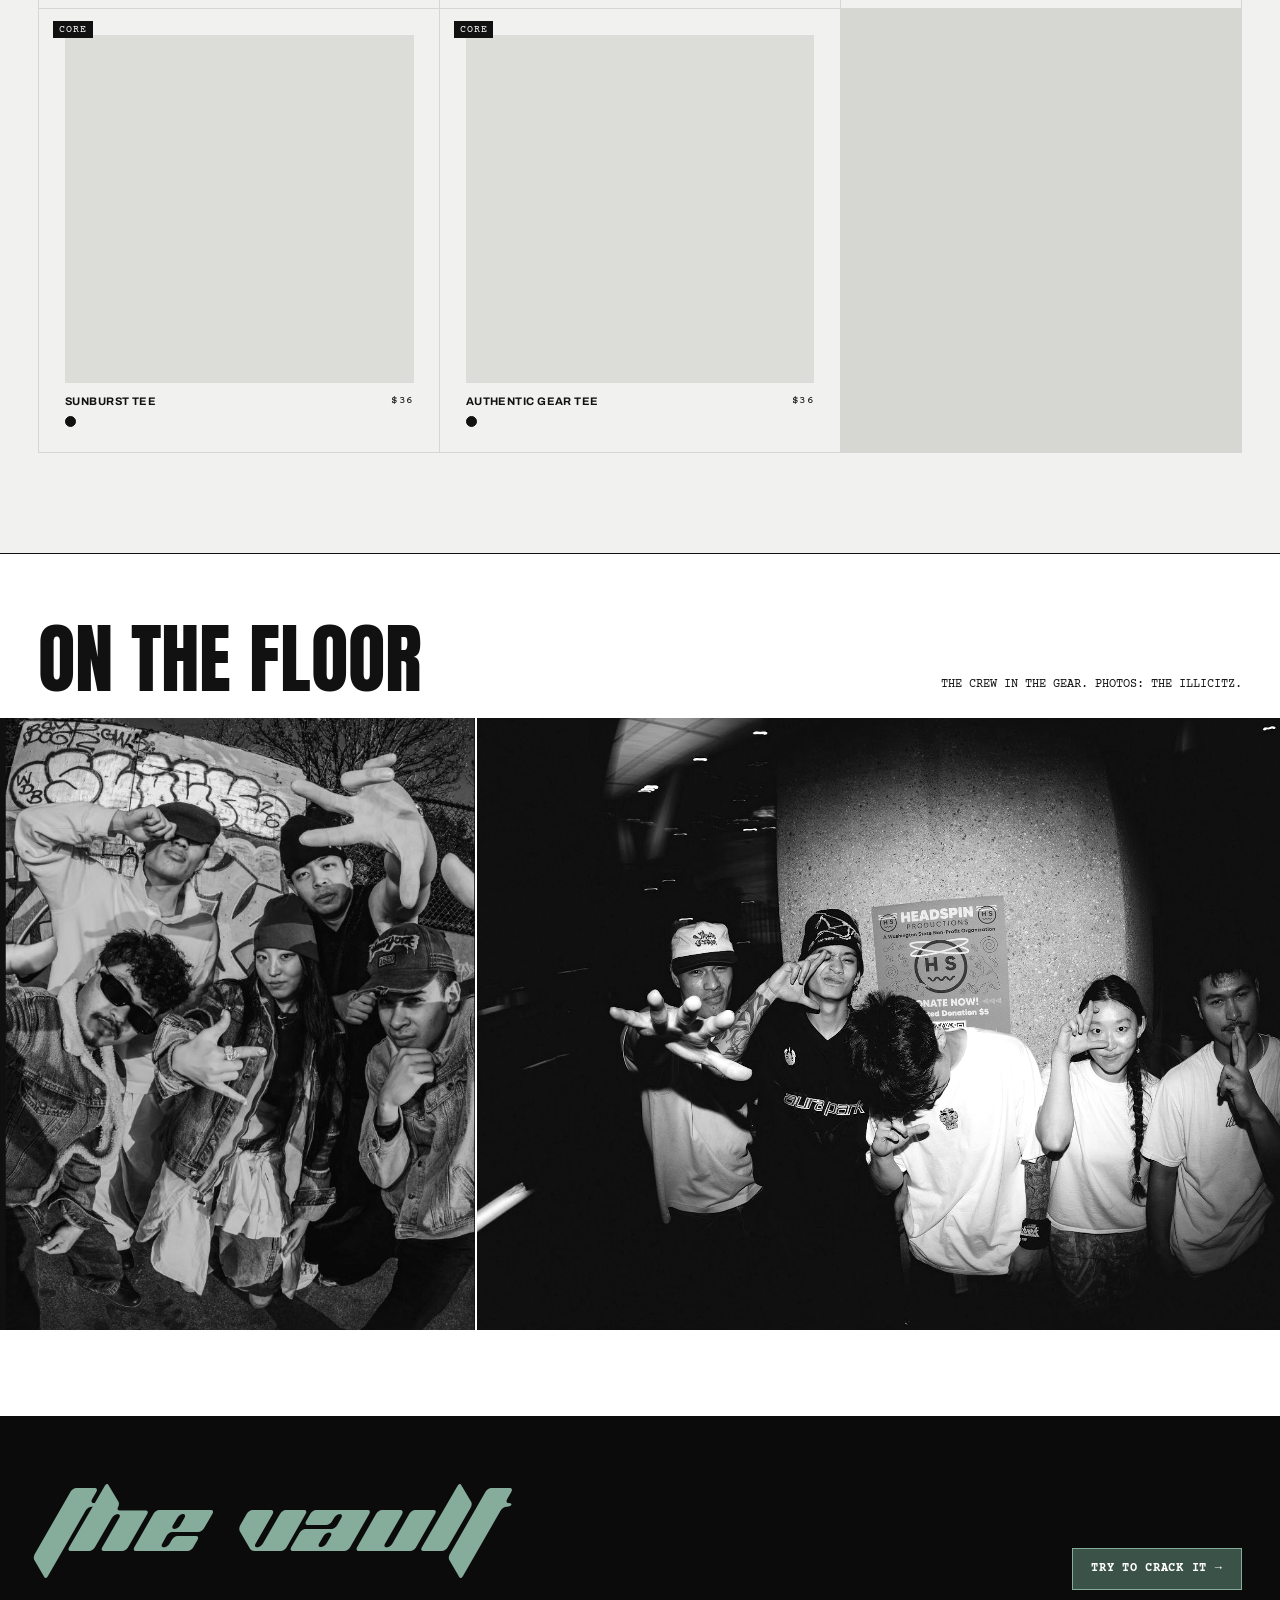
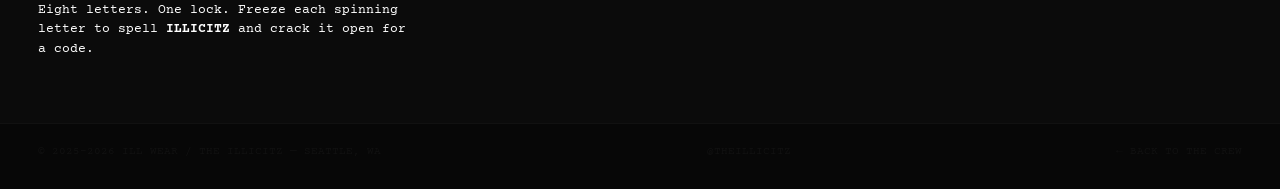
==== commit 9a9b9848: "Rebuild Ill Wear shop (no three.js): real product photos, chrome-liquid loader, scratchable banner +" ====
--- a/wear.html
+++ b/wear.html
@@ -4,81 +4,136 @@
   <meta charset="utf-8">
   <meta name="viewport" content="width=device-width,initial-scale=1,viewport-fit=cover">
   <title>ILL WEAR — Too ill for the society.</title>
-  <meta name="description" content="Ill Wear by The Illicitz. Breakin'-grounded streetwear. Poke the fabric, flip the tee, crack the vault.">
-  <meta name="theme-color" content="#e8e4d9">
+  <meta name="description" content="Ill Wear by The Illicitz. Tees, hoodies, windbreakers, pants and a duffel — breakin'-grounded streetwear out of Seattle, WA.">
+  <meta name="theme-color" content="#ffffff">
   <meta property="og:title" content="ILL WEAR — Too ill for the society.">
-  <meta property="og:image" content="media/still-02.jpg">
+  <meta property="og:image" content="media/crew-3.jpg">
   <link rel="icon" type="image/svg+xml" href="favicon.svg">
   <link rel="preconnect" href="https://fonts.googleapis.com">
   <link rel="preconnect" href="https://fonts.gstatic.com" crossorigin>
-  <link href="https://fonts.googleapis.com/css2?family=Anton&family=Rubik+Glitch&family=Rubik+Mono+One&family=Permanent+Marker&family=Space+Mono:wght@400;700&display=swap" rel="stylesheet">
-  <link rel="preload" href="fonts/PlanetKosmos.ttf" as="font" type="font/ttf" crossorigin>
+  <link href="https://fonts.googleapis.com/css2?family=Alfa+Slab+One&family=Anton&family=Archivo:wght@400;500;700;900&family=Courier+Prime:wght@400;700&family=Space+Mono:wght@400;700&display=swap" rel="stylesheet">
   <link rel="stylesheet" href="css/style.css">
-  <script type="importmap">{"imports":{"three":"./vendor/three.module.js"}}</script>
+  <link rel="stylesheet" href="css/shop.css">
+  <link rel="stylesheet" href="css/vault.css">
 </head>
-<body class="shop">
+<body class="shop is-loading">
+
+<!-- LOADING SCREEN: bold logo fills with liquid chrome -->
+<div id="chromeLoader" aria-live="polite">
+  <div class="cl-top">The Illicitz / Ill Wear / Seattle, WA</div>
+  <div class="cl-stage">
+    <img class="cl-ghost" src="media/prints/logo-bold.png" alt="">
+    <canvas id="clCanvas" aria-label="Loading"></canvas>
+  </div>
+  <div class="cl-meta"><span>Loading the gear…</span><b id="clPct">000</b></div>
+</div>
 
 <canvas id="grain" aria-hidden="true"></canvas>
-<div class="vignette" aria-hidden="true"></div>
 
-<header class="nav">
-  <a href="index.html" data-transition class="logo glitch" data-text="ILLICITZ">ILLICITZ</a>
-  <nav class="links">
-    <button id="openVault" class="hide-m">🔒 Vault</button>
-    <button id="openCart" class="pill">Cart (<span id="cartN">0</span>)</button>
+<header class="s-head">
+  <nav class="s-nav">
+    <a href="#preview">Preview</a><a href="#shop">Shop</a><a href="#lookbook">Lookbook</a><button id="openVault">Vault 🔒</button>
+  </nav>
+  <a class="s-logo" href="wear.html" aria-label="Ill Wear"><span>ILL WEAR</span></a>
+  <nav class="s-nav r">
+    <button class="snd" id="snd" data-no-autoplay aria-pressed="false">♪ <span class="snd-state">OFF</span></button>
+    <a href="index.html" data-transition>Illicitz ↗</a>
+    <button id="openCart">Bag (<span id="cartN">0</span>)</button>
   </nav>
 </header>
-<div class="top-marq" aria-hidden="true"><span>TOO ILL FOR THE SOCIETY ✦ ILL WEAR ✦ DROP 001 ✦ SEATTLE, WA ✦ POKE THE FABRIC ✦ CRACK THE VAULT ✦ TOO ILL FOR THE SOCIETY ✦ ILL WEAR ✦ DROP 001 ✦ SEATTLE, WA ✦ POKE THE FABRIC ✦ CRACK THE VAULT ✦</span></div>
+<div class="s-time" id="sTime" aria-hidden="true"></div>
 
-<section class="stage" id="stage">
-  <div class="stage-bg"><h1>Ill<br>Wear</h1><p>TOO ILL FOR THE SOCIETY</p></div>
-  <canvas id="gl" aria-label="Interactive 3D tee. Move the cursor over the fabric to push it. Drag to spin."></canvas>
-  <div class="glitch-flash" id="flash"></div>
+<div class="s-ticker" id="ticker" role="img" aria-label="Draggable banner. Drag it to scratch the beat.">
+  <div class="tk-track"><span class="tk-seg">Too ill for the society ✦ Ill Wear ✦ Drop 001 ✦ Seattle, WA ✦ Toprock · Downrock · Power · Freeze ✦ Authentic® Illicitz Gear ✦&nbsp;</span></div>
+</div>
+<div class="s-tkhint">↔ Drag the banner to scratch</div>
 
-  <div class="panel" id="panel">
-    <span class="tag" id="pTag">DROP 001</span>
-    <h2 id="pName">—</h2>
-    <div class="price" id="pPrice">$0</div>
-    <p class="blurb" id="pBlurb"></p>
-    <div class="row-l">Colour — <span id="pColor"></span></div>
-    <div class="sw" id="swColor"></div>
-    <div class="row-l">Size</div>
-    <div class="sw" id="swSize"></div>
-    <button class="add" id="addBtn"><span>Add to cart</span><span>＋</span></button>
+<!-- HERO: spec-sheet product stage -->
+<section class="s-hero" id="top">
+  <div class="hero-grid" aria-hidden="true"></div>
+  <div class="hero-photo hp1"><img src="media/solo-d.jpg" alt="" style="object-position:55% 25%"><span class="lbl">Hand sign</span></div>
+  <div class="hero-photo hp2"><img src="media/crew-3.jpg" alt="" style="object-position:50% 62%"><span class="lbl">Orange shell</span></div>
+  <div class="hero-bag" id="heroBag">
+    <div class="bag-svg" id="bagSvg"></div>
+    <svg class="callouts" viewBox="0 0 850 630" aria-hidden="true">
+      <g stroke="#111" stroke-width="1.2" fill="none" vector-effect="non-scaling-stroke">
+        <path d="M390,400 L900,585"/><circle cx="390" cy="400" r="5" fill="#111" stroke="none"/>
+        <path d="M210,100 L0,30"/><circle cx="210" cy="100" r="5" fill="#111" stroke="none"/>
+        <path d="M440,226 L920,110"/><circle cx="440" cy="226" r="5" fill="#111" stroke="none"/>
+        <path d="M725,400 L920,360"/><circle cx="725" cy="400" r="5" fill="#111" stroke="none"/>
+      </g>
+    </svg>
+    <span class="co r" style="left:105.9%;top:92.9%">EMBROIDERED CREST</span>
+    <span class="co l" style="left:0%;top:4.8%">WEBBING STRAP</span>
+    <span class="co r" style="left:108.2%;top:17.5%">TWO-WAY TOP ZIP</span>
+    <span class="co r" style="left:108.2%;top:57.1%">ZIP END POCKET</span>
   </div>
-
-  <div class="side">
-    <button class="circ" id="prev" aria-label="Previous product">←</button>
-    <button class="circ txt" id="flip" aria-label="Flip the tee">Flip</button>
-    <button class="circ" id="next" aria-label="Next product">→</button>
+  <div class="hero-copy">
+    <p class="k">Drop 001 — Fall/Winter 2026</p>
+    <h1>Ill<br>Duffel</h1>
+    <p class="sub">Carry the gear. Barrel duffel with the embroidered Illicitz crest and ILL WEAR webbing.</p>
+    <button class="s-btn" data-open="duffel">↳ Shop the duffel</button>
   </div>
-  <p class="hint">Hover = push the fabric<br>Drag = spin it</p>
-
-  <div class="strip" id="strip"></div>
+  <div class="hero-meta">SCROLL ↓</div>
 </section>
 
-<section class="lookbook">
-  <h2>On the<br><em>floor.</em></h2>
-  <div class="lb-grid" id="lb"></div>
-  <div class="vault-cta">
-    <div>
-      <h3>THE VAULT</h3>
-      <p>Eight letters. One lock. Freeze each spinning letter to spell <b>ILLICITZ</b> and crack it open for a code.</p>
-    </div>
-    <button class="btn" id="openVault2">Try to crack it →</button>
-  </div>
-  <p class="manifest-note">Ill Wear is a project of The Illicitz · Seattle, WA · <a href="https://www.instagram.com/theillicitz/" target="_blank" rel="noopener" style="color:var(--acid)">@theillicitz</a> · <a href="index.html" data-transition style="color:var(--acid)">← Back to the crew</a></p>
+<!-- PREVIEW GRID -->
+<section class="s-preview" id="preview">
+  <div class="s-cap"><b>Ill Wear</b> — Drop 001 Preview<br><span id="capDate"></span></div>
+  <div class="tiles" id="tiles"></div>
 </section>
 
-<!-- CART -->
+<!-- SHOP -->
+<section class="s-shop" id="shop">
+  <div class="shop-head"><h2>All gear</h2><div class="chips" id="chips"></div></div>
+  <div class="pgrid" id="pgrid"></div>
+</section>
+
+<!-- LOOKBOOK -->
+<section class="s-look" id="lookbook">
+  <div class="look-head"><h2>On the floor</h2><p>The crew in the gear. Photos: The Illicitz.</p></div>
+  <div class="look-strip" id="look"></div>
+</section>
+
+<section class="s-vault">
+  <div><h3>THE VAULT</h3><p>Eight letters. One lock. Freeze each spinning letter to spell <b>ILLICITZ</b> and crack it open for a code.</p></div>
+  <button class="s-btn inv" id="openVault2">Try to crack it →</button>
+</section>
+
+<footer class="s-foot">
+  <span>© 2025–2026 Ill Wear / The Illicitz — Seattle, WA</span>
+  <a href="https://www.instagram.com/theillicitz/" target="_blank" rel="noopener">@theillicitz</a>
+  <a href="index.html" data-transition>← Back to the crew</a>
+</footer>
+
+<!-- PRODUCT MODAL -->
+<div class="modal" id="modal" aria-hidden="true">
+  <div class="m-card" role="dialog" aria-modal="true" aria-label="Product">
+    <button class="m-x" id="mClose" aria-label="Close">✕</button>
+    <div class="m-media"><div class="m-img" id="mImg"></div><div class="m-views" id="mViews"></div></div>
+    <div class="m-info">
+      <p class="m-tag" id="mTag"></p>
+      <h3 id="mName"></h3>
+      <p class="m-price" id="mPrice"></p>
+      <p class="m-desc" id="mDesc"></p>
+      <ul class="m-specs" id="mSpecs"></ul>
+      <p class="m-l">Colour — <b id="mColor"></b></p><div class="m-sw" id="mSw"></div>
+      <p class="m-l">Size</p><div class="m-sz" id="mSz"></div>
+      <button class="s-btn full" id="mAdd">Add to bag</button>
+    </div>
+  </div>
+</div>
+<div class="lightbox" id="lightbox" aria-hidden="true"><button class="m-x" id="lbClose" aria-label="Close">✕</button><img id="lbImg" alt=""></div>
+
+<!-- BAG DRAWER -->
 <div class="scrim" id="scrim"></div>
-<aside class="drawer" id="drawer" aria-label="Cart">
-  <header><span>Cart</span><button id="closeCart" aria-label="Close cart">✕</button></header>
+<aside class="drawer" id="drawer" aria-label="Bag">
+  <header><span>Bag</span><button id="closeCart" aria-label="Close bag">✕</button></header>
   <div class="d-items" id="dItems"></div>
   <div class="d-foot">
     <div class="d-code" id="dCode"></div>
     <div class="t"><span>Total</span><span id="dTotal">$0</span></div>
-    <button class="add" id="checkout"><span>Reserve my drop</span><span>→</span></button>
+    <button class="s-btn full" id="checkout">Reserve my drop →</button>
     <p class="d-msg" id="dMsg"></p>
   </div>
 </aside>
@@ -104,14 +159,15 @@
     <h2>CRACKED.</h2>
     <p>You are too ill for this world. Your code:</p>
     <div class="code">—</div>
-    <p>15% off — it's applied to your cart automatically.</p>
+    <p>15% off — applied to your bag automatically.</p>
     <div style="display:flex;gap:12px;margin-top:14px;flex-wrap:wrap;justify-content:center">
-      <button class="btn" data-close>Back to the shop</button>
-      <button class="btn" data-again style="background:transparent;color:var(--acid);border:2px solid var(--acid)">Again</button>
+      <button class="s-btn" data-close>Back to the shop</button>
+      <button class="s-btn inv" data-again>Again</button>
     </div>
   </div>
 </div>
 
-<script type="module" src="js/wear.js"></script>
+<script type="module" src="js/shop.js"></script>
+<noscript><p style="position:fixed;inset:0;z-index:5000;background:#fff;padding:40px">Ill Wear needs JavaScript. Instagram: @theillicitz</p></noscript>
 </body>
 </html>
--- a/css/style.css
+++ b/css/style.css
@@ -7,7 +7,8 @@
 :root{
   --bg:#070707;
   --ink:#efe9dd;
-  --acid:#c8ff00;
+  --acid:#3B5249;
+  --hi:#86ad9c;
   --red:#ff2d1f;
   --cyan:#00e5ff;
   --mute:#8a867c;
@@ -36,9 +37,9 @@
 
 /* page wipe */
 .wipe{position:fixed;inset:0;z-index:2000;pointer-events:none;display:flex;flex-direction:column}
-.wipe i{flex:1;background:var(--acid);transform:scaleX(0);transform-origin:left}
-.wipe i:nth-child(even){background:var(--red)}
-.wipe i:nth-child(3n){background:#fff}
+.wipe i{flex:1;background:#050505;transform:scaleX(0);transform-origin:left}
+.wipe i:nth-child(even){background:#0c0f0e}
+.wipe i:nth-child(3n){background:var(--acid)}
 .wipe.out i{animation:wipeOut .5s cubic-bezier(.7,0,.2,1) forwards;animation-delay:calc(var(--i)*45ms)}
 .wipe.in i{transform:scaleX(1);transform-origin:right;animation:wipeIn .6s cubic-bezier(.7,0,.2,1) forwards;animation-delay:calc(var(--i)*45ms)}
 .wipe.out{pointer-events:all}
@@ -94,14 +95,19 @@
 .hero-word{position:relative;font-family:var(--f-kosmos);font-weight:400;font-size:clamp(46px,21.5vw,520px);line-height:.86;letter-spacing:-.005em;white-space:nowrap;will-change:transform,opacity}
 .hero-row{position:relative;display:flex;justify-content:space-between;align-items:flex-end;gap:20px;margin-top:clamp(14px,2.4vh,26px);flex-wrap:wrap}
 .hero-moto{font-family:var(--f-head);font-size:clamp(20px,3vw,44px);letter-spacing:.04em;text-transform:uppercase;line-height:1}
-.hero-moto b{color:var(--acid);font-weight:400}
+.hero-moto b{color:var(--hi);font-weight:400}
 .hero-sub{max-width:34ch;text-transform:uppercase;letter-spacing:.14em;font-size:11px;color:#cfc9bc}
 .scroll-cue{position:absolute;right:var(--gut);top:50%;writing-mode:vertical-rl;text-transform:uppercase;letter-spacing:.3em;font-size:10px;color:#cfc9bc;display:flex;align-items:center;gap:14px}
 .scroll-cue::after{content:"";width:1px;height:70px;background:linear-gradient(#fff,transparent);animation:cue 1.8s ease-in-out infinite;transform-origin:top}
 @keyframes cue{0%{transform:scaleY(0)}50%{transform:scaleY(1)}100%{transform:scaleY(1);opacity:0}}
-.ticker{position:absolute;left:0;right:0;top:78px;overflow:hidden;white-space:nowrap;border-block:1px solid rgba(255,255,255,.2);padding:6px 0;font-size:11px;letter-spacing:.2em;text-transform:uppercase;color:#d9d3c5;background:rgba(0,0,0,.25);backdrop-filter:blur(4px)}
-.ticker span{display:inline-block;padding-right:2.4em;animation:tick 28s linear infinite}
-@keyframes tick{to{transform:translateX(-100%)}}
+.ticker{position:absolute;left:0;right:0;top:78px;overflow:hidden;white-space:nowrap;border-block:1px solid rgba(255,255,255,.25);padding:9px 0;font-size:12px;letter-spacing:.2em;text-transform:uppercase;color:#e6e0d2;background:rgba(0,0,0,.35);backdrop-filter:blur(4px);cursor:grab;user-select:none;z-index:6}
+.ticker.grab{cursor:grabbing;background:rgba(59,82,73,.55);color:#fff}
+.tk-track{display:inline-flex;will-change:transform}
+.tk-seg{display:inline-block;padding-right:.4em}
+.tk-hint{position:absolute;left:var(--gut);top:122px;font-size:10px;letter-spacing:.22em;text-transform:uppercase;color:#b9b3a5;z-index:6;pointer-events:none}
+.snd{border:1px solid #fff;padding:7px 14px;border-radius:99px;text-transform:uppercase;letter-spacing:.14em;font-size:11px}
+.snd.on .snd-state{color:#fff}
+.snd:hover{background:#fff;color:#000}
 
 /* media */
 .media{position:relative;overflow:hidden;background:#111}
@@ -115,14 +121,14 @@
 .s-expand .pin{display:flex;align-items:center;justify-content:center;background:var(--bg)}
 .ex-text{position:absolute;top:50%;font-family:var(--f-head);font-size:clamp(70px,24vw,420px);line-height:.8;text-transform:uppercase;letter-spacing:-.01em;white-space:nowrap;transform:translateY(-50%);will-change:transform;z-index:1}
 .ex-l{left:3vw;color:var(--ink)}
-.ex-r{right:3vw;color:transparent;-webkit-text-stroke:2px var(--acid)}
+.ex-r{right:3vw;color:transparent;-webkit-text-stroke:2px var(--hi)}
 .ex-frame{position:absolute;inset:0;z-index:2;will-change:clip-path}
 .ex-frame .media{position:absolute;inset:0}
 .ex-frame .media img{will-change:transform}
-.ex-cap{position:absolute;left:var(--gut);bottom:var(--gut);right:var(--gut);display:flex;justify-content:space-between;align-items:flex-end;gap:16px;opacity:0;text-transform:uppercase;z-index:3}
-.ex-cap h2{font-family:var(--f-head);font-weight:400;font-size:clamp(34px,7vw,120px);line-height:.9;max-width:12ch;text-shadow:0 2px 30px rgba(0,0,0,.6)}
-.ex-cap p{letter-spacing:.16em;font-size:11px;max-width:26ch;text-align:right;text-shadow:0 1px 12px #000}
-.kick{display:inline-block;font-size:11px;letter-spacing:.24em;color:var(--acid);text-transform:uppercase;margin-bottom:12px}
+.ex-cap{position:absolute;left:clamp(14px,2.4vw,34px);bottom:clamp(16px,3vw,40px);right:clamp(14px,2.4vw,34px);display:flex;flex-direction:column;justify-content:flex-end;align-items:flex-start;gap:12px;opacity:0;text-transform:uppercase;z-index:3}
+.ex-cap h2{font-family:var(--f-head);font-weight:400;font-size:clamp(30px,5vw,84px);line-height:.9;max-width:12ch;text-shadow:0 2px 30px rgba(0,0,0,.6)}
+.ex-cap p{letter-spacing:.16em;font-size:11px;max-width:26ch;text-align:left;text-shadow:0 1px 12px #000}
+.kick{display:inline-block;font-size:11px;letter-spacing:.24em;color:var(--hi);text-transform:uppercase;margin-bottom:12px}
 
 /* columns */
 .s-cols .pin{background:var(--bg)}
@@ -154,7 +160,7 @@
 .mani-bg::after{content:"";position:absolute;inset:0;background:radial-gradient(circle at 30% 40%,transparent,rgba(0,0,0,.7))}
 .mani{position:relative;font-family:var(--f-head);font-size:clamp(30px,6.2vw,110px);line-height:1;text-transform:uppercase;max-width:20ch;letter-spacing:.005em}
 .mani .w{display:inline-block;margin-right:.24em;opacity:.12;will-change:opacity,transform}
-.mani .w.hot{color:var(--acid)}
+.mani .w.hot{color:var(--hi)}
 .mani-tag{position:absolute;right:var(--gut);bottom:var(--gut);text-align:right;text-transform:uppercase;letter-spacing:.2em;font-size:11px;color:#cfc9bc}
 
 /* finale */
@@ -163,146 +169,22 @@
 .fin-moto span{display:block;overflow:hidden}
 .fin-moto span i{display:block;font-style:normal;will-change:transform}
 .fin-moto .o{color:transparent;-webkit-text-stroke:2px var(--ink)}
-.fin-moto .a{color:var(--acid)}
+.fin-moto .a{color:var(--hi)}
 .shop-badge{position:relative;width:clamp(190px,26vw,340px);aspect-ratio:1;display:flex;align-items:center;justify-content:center;border-radius:50%;z-index:5;transform:scale(0);opacity:0;will-change:transform}
-.shop-badge .disc{position:absolute;inset:11%;border-radius:50%;background:var(--acid);box-shadow:0 0 0 2px #000 inset,0 0 80px rgba(200,255,0,.35);transition:transform .35s,background .25s}
+.shop-badge .disc{position:absolute;inset:11%;border-radius:50%;background:var(--acid);box-shadow:0 0 0 2px #000 inset,0 0 80px rgba(110,160,138,.35);transition:transform .35s,background .25s}
 .shop-badge:hover .disc{transform:scale(1.07);background:#fff}
+.shop-badge:hover .bag{color:#000}
 .shop-badge svg.ring{position:absolute;inset:0;width:100%;height:100%;animation:spin 16s linear infinite}
 .shop-badge svg.ring text{font-family:var(--f-mono);font-size:11.2px;letter-spacing:.2em;fill:var(--ink);text-transform:uppercase}
-.shop-badge .bag{position:relative;width:34%;color:#000;transition:transform .3s}
+.shop-badge .bag{position:relative;width:34%;color:var(--ink);transition:transform .3s}
 .shop-badge:hover .bag{animation:wob .5s ease-in-out infinite}
 @keyframes spin{to{transform:rotate(360deg)}}
 @keyframes wob{0%,100%{transform:rotate(-6deg)}50%{transform:rotate(6deg) scale(1.08)}}
 .shop-label{position:absolute;left:0;right:0;bottom:11vh;text-align:center;z-index:5;opacity:0;text-transform:uppercase;letter-spacing:.3em;font-size:12px}
-.shop-label b{font-family:var(--f-kosmos);font-weight:400;font-size:clamp(22px,3vw,40px);letter-spacing:.06em;display:block;margin-bottom:6px;color:var(--acid)}
+.shop-label b{font-family:var(--f-kosmos);font-weight:400;font-size:clamp(22px,3vw,40px);letter-spacing:.06em;display:block;margin-bottom:6px;color:var(--hi)}
 .foot{display:flex;justify-content:space-between;gap:20px;flex-wrap:wrap;padding:26px var(--gut) 34px;border-top:1px solid #222;text-transform:uppercase;letter-spacing:.16em;font-size:11px;color:var(--mute);background:#050505}
-.foot a:hover{color:var(--acid)}
+.foot a:hover{color:var(--hi)}
 .prog{position:fixed;right:var(--gut);bottom:18px;z-index:800;font-size:11px;letter-spacing:.2em;mix-blend-mode:difference;color:#fff;font-family:var(--f-mono)}
-
-/* ---------- shop (wear.html) ---------- */
-body.shop{background:#e8e4d9;color:#0b0b0b}
-body.shop ::selection{background:var(--red);color:#fff}
-body.shop #grain{mix-blend-mode:multiply;opacity:.05}
-body.shop .vignette{background:radial-gradient(ellipse at center,transparent 60%,rgba(0,0,0,.18) 100%)}
-body.shop .nav{mix-blend-mode:normal;color:#0b0b0b;background:linear-gradient(#e8e4d9,rgba(232,228,217,0))}
-body.shop .nav .pill{border-color:#0b0b0b}
-.top-marq{position:fixed;left:0;right:0;top:58px;z-index:790;overflow:hidden;white-space:nowrap;background:var(--red);color:#fff;font-family:var(--f-head);letter-spacing:.12em;text-transform:uppercase;font-size:14px;padding:4px 0}
-.top-marq span{display:inline-block;padding-right:2em;animation:tick 22s linear infinite}
-.stage{position:relative;height:100vh;min-height:640px;overflow:hidden;padding-top:92px}
-.stage-bg{position:absolute;inset:0;display:flex;flex-direction:column;justify-content:center;align-items:center;pointer-events:none;user-select:none;text-transform:uppercase;text-align:center}
-.stage-bg h1{font-family:var(--f-head);font-weight:400;font-size:clamp(90px,25vw,470px);line-height:.8;color:transparent;-webkit-text-stroke:2px rgba(11,11,11,.9);letter-spacing:-.01em;transform:translateY(-4%)}
-.stage-bg p{font-family:var(--f-mono);letter-spacing:.42em;font-size:clamp(10px,1.2vw,15px);margin-top:20px;color:var(--red);font-weight:700}
-#gl{position:absolute;inset:92px 0 0 0;width:100%;height:calc(100% - 92px);touch-action:pan-y}
-#gl.drag{cursor:grabbing}
-.glitch-flash{position:absolute;inset:0;pointer-events:none;z-index:4;opacity:0;mix-blend-mode:difference;background:linear-gradient(90deg,#f0f 0,#0ff 50%,#ff0 100%)}
-.glitch-flash.on{animation:flash .35s steps(3) 1}
-@keyframes flash{0%{opacity:.8;clip-path:inset(20% 0 60% 0)}33%{opacity:.6;clip-path:inset(60% 0 10% 0)}66%{opacity:.7;clip-path:inset(0 0 80% 0)}100%{opacity:0}}
-.panel{position:absolute;z-index:5;left:var(--gut);bottom:clamp(86px,13vh,130px);width:min(340px,calc(100% - 2*var(--gut)))}
-.panel .tag{display:inline-block;background:#0b0b0b;color:#e8e4d9;padding:3px 9px;font-size:10px;letter-spacing:.2em;text-transform:uppercase}
-.panel h2{font-family:var(--f-head);font-weight:400;font-size:clamp(26px,3.2vw,44px);line-height:.95;margin:12px 0 8px;text-transform:uppercase}
-.panel .price{font-family:var(--f-head);font-size:24px;letter-spacing:.04em}
-.panel .price s{color:#7c776b;font-size:16px;margin-right:8px}
-.panel .blurb{margin:8px 0 14px;color:#38352e;max-width:36ch}
-.row-l{font-size:10px;letter-spacing:.22em;text-transform:uppercase;color:#59554b;margin:12px 0 6px}
-.sw{display:flex;gap:8px;flex-wrap:wrap}
-.sw button{border:1.5px solid #0b0b0b;padding:6px 12px;text-transform:uppercase;letter-spacing:.12em;font-size:11px;transition:.15s}
-.sw button:hover{background:#0b0b0b;color:#e8e4d9}
-.sw button.on{background:#0b0b0b;color:#e8e4d9}
-.sw button.dot{width:30px;height:30px;padding:0;border-radius:50%;position:relative}
-.sw button.dot.on{outline:2px solid var(--red);outline-offset:3px}
-.add{margin-top:18px;width:100%;background:var(--red);color:#fff;font-family:var(--f-head);font-size:22px;letter-spacing:.08em;text-transform:uppercase;padding:13px 16px;display:flex;justify-content:space-between;transition:transform .15s,background .15s}
-.add:hover{background:#0b0b0b;transform:translate(-3px,-3px);box-shadow:5px 5px 0 var(--red)}
-.add:active{transform:translate(0,0);box-shadow:none}
-.side{position:absolute;z-index:5;right:var(--gut);top:50%;transform:translateY(-50%);display:flex;flex-direction:column;gap:12px;align-items:flex-end}
-.circ{width:58px;height:58px;border-radius:50%;border:1.5px solid #0b0b0b;display:flex;align-items:center;justify-content:center;font-size:20px;transition:.2s;background:rgba(232,228,217,.6);backdrop-filter:blur(4px)}
-.circ:hover{background:#0b0b0b;color:#e8e4d9;transform:scale(1.08)}
-.circ.txt{font-size:10px;letter-spacing:.14em;text-transform:uppercase;font-family:var(--f-mono)}
-.hint{position:absolute;z-index:5;right:var(--gut);bottom:clamp(86px,13vh,130px);text-align:right;text-transform:uppercase;letter-spacing:.2em;font-size:10px;color:#59554b;max-width:22ch}
-.strip{position:absolute;z-index:6;left:0;right:0;bottom:0;display:flex;justify-content:center;gap:10px;padding:12px var(--gut) 16px;background:linear-gradient(rgba(232,228,217,0),#e8e4d9 40%)}
-.strip button{width:64px;height:54px;border:1.5px solid rgba(11,11,11,.3);overflow:hidden;background:#d8d3c5;transition:.2s;position:relative}
-.strip button img{width:100%;height:100%;object-fit:cover;object-position:50% 25%;transform:scale(1.6)}
-.strip button.on{border-color:var(--red);box-shadow:3px 3px 0 var(--red);transform:translate(-2px,-2px)}
-.strip button:hover{border-color:#0b0b0b}
-.lookbook{background:#0b0b0b;color:var(--ink);padding:clamp(60px,10vw,140px) var(--gut)}
-.lookbook h2{font-family:var(--f-head);font-weight:400;font-size:clamp(46px,11vw,200px);line-height:.85;text-transform:uppercase;margin-bottom:var(--gut)}
-.lookbook h2 em{font-style:normal;color:var(--acid)}
-.lb-grid{display:grid;grid-template-columns:repeat(12,1fr);gap:var(--gut)}
-.lb-grid .media{grid-column:span 4;aspect-ratio:3/4}
-.lb-grid .media:nth-child(1){grid-column:span 7;aspect-ratio:16/10}
-.lb-grid .media:nth-child(2){grid-column:span 5;aspect-ratio:auto;height:100%}
-.lb-grid .media img{filter:grayscale(1) contrast(1.2);transition:.5s}
-.lb-grid .media:hover img{filter:none;transform:scale(1.05)}
-.vault-cta{display:flex;align-items:center;justify-content:space-between;gap:20px;flex-wrap:wrap;margin-top:clamp(40px,6vw,90px);padding:clamp(22px,3vw,40px);border:1.5px dashed var(--acid);color:var(--acid)}
-.vault-cta h3{font-family:var(--f-kosmos);font-weight:400;font-size:clamp(28px,5vw,72px);letter-spacing:.03em}
-.vault-cta p{color:var(--ink);max-width:44ch;margin-top:6px}
-.btn{display:inline-block;background:var(--acid);color:#000;font-family:var(--f-head);font-size:20px;letter-spacing:.1em;text-transform:uppercase;padding:14px 26px;transition:.15s}
-.btn:hover{background:#fff;transform:translate(-3px,-3px);box-shadow:5px 5px 0 var(--red)}
-.manifest-note{margin-top:60px;color:var(--mute);letter-spacing:.14em;text-transform:uppercase;font-size:11px}
-
-/* cart drawer */
-.drawer{position:fixed;top:0;right:0;bottom:0;width:min(420px,100%);z-index:1200;background:#0b0b0b;color:var(--ink);transform:translateX(105%);transition:transform .45s cubic-bezier(.7,0,.2,1);display:flex;flex-direction:column;padding:22px;box-shadow:-30px 0 80px rgba(0,0,0,.4)}
-.drawer.open{transform:none}
-.drawer header{display:flex;justify-content:space-between;align-items:center;font-family:var(--f-head);font-size:30px;text-transform:uppercase;letter-spacing:.06em;margin-bottom:12px}
-.d-items{flex:1;overflow:auto;border-top:1px solid #222}
-.d-item{display:grid;grid-template-columns:64px 1fr auto;gap:12px;padding:14px 0;border-bottom:1px solid #222;align-items:center}
-.d-item img{width:64px;height:56px;object-fit:cover;object-position:50% 25%;background:#222}
-.d-item b{font-family:var(--f-head);font-weight:400;font-size:17px;text-transform:uppercase;letter-spacing:.04em;display:block}
-.d-item small{color:var(--mute);letter-spacing:.12em;text-transform:uppercase}
-.d-item button{color:var(--red);font-size:11px;letter-spacing:.14em;text-transform:uppercase}
-.d-empty{padding:40px 0;color:var(--mute);text-transform:uppercase;letter-spacing:.14em}
-.d-foot{border-top:1px solid #333;padding-top:14px}
-.d-foot .t{display:flex;justify-content:space-between;font-family:var(--f-head);font-size:22px;text-transform:uppercase;margin-bottom:6px}
-.d-code{color:var(--acid);letter-spacing:.14em;text-transform:uppercase;font-size:11px;margin-bottom:10px}
-.d-msg{margin-top:12px;color:var(--acid);font-size:12px;min-height:3em}
-.scrim{position:fixed;inset:0;background:rgba(0,0,0,.5);z-index:1190;opacity:0;pointer-events:none;transition:.3s}
-.scrim.on{opacity:1;pointer-events:all}
-.toast{position:fixed;left:50%;bottom:90px;transform:translate(-50%,30px);background:#0b0b0b;color:var(--acid);padding:10px 18px;z-index:1300;letter-spacing:.16em;text-transform:uppercase;font-size:11px;opacity:0;transition:.3s;pointer-events:none}
-.toast.on{opacity:1;transform:translate(-50%,0)}
-
-/* ---------- vault game ---------- */
-#vault{position:fixed;inset:0;z-index:1400;background:#030303;color:var(--acid);display:none;flex-direction:column;align-items:center;justify-content:center;overflow:hidden;user-select:none;touch-action:manipulation}
-#vault.open{display:flex}
-.v-scan{position:absolute;inset:0;pointer-events:none;background:repeating-linear-gradient(0deg,rgba(200,255,0,.05) 0 1px,transparent 1px 4px);animation:scan 6s linear infinite;z-index:3}
-@keyframes scan{to{background-position:0 80px}}
-.v-bgword{position:absolute;inset:0;display:flex;flex-direction:column;justify-content:space-around;font-family:var(--f-kosmos);font-size:clamp(60px,15vw,260px);line-height:1;color:transparent;-webkit-text-stroke:1px rgba(200,255,0,.12);white-space:nowrap;pointer-events:none;overflow:hidden}
-.v-bgword span:nth-child(odd){animation:slideL 18s linear infinite}
-.v-bgword span:nth-child(even){animation:slideR 22s linear infinite}
-@keyframes slideL{to{transform:translateX(-30%)}}
-@keyframes slideR{from{transform:translateX(-30%)}to{transform:translateX(0)}}
-.v-close{position:absolute;top:18px;right:var(--gut);z-index:6;font-size:11px;letter-spacing:.2em;text-transform:uppercase;border:1px solid var(--acid);padding:8px 14px}
-.v-close:hover{background:var(--acid);color:#000}
-.v-top{position:absolute;top:22px;left:var(--gut);z-index:6;font-size:11px;letter-spacing:.2em;text-transform:uppercase}
-.v-lock{position:relative;z-index:4;display:flex;flex-direction:column;align-items:center}
-.v-shackle{width:clamp(150px,22vw,250px);height:clamp(110px,15vw,170px);border:clamp(18px,2.6vw,30px) solid var(--acid);border-bottom:0;border-radius:200px 200px 0 0;margin-bottom:-2px;position:relative;transition:transform .7s cubic-bezier(.3,1.6,.5,1);transform-origin:100% 100%;filter:drop-shadow(0 0 22px rgba(200,255,0,.45))}
-.v-lock.open .v-shackle{transform:translateY(-40px) rotate(-28deg) translateX(-14px)}
-.v-body{position:relative;width:min(92vw,820px);padding:clamp(18px,3vw,36px);background:#0a0f00;border:3px solid var(--acid);border-radius:22px;box-shadow:0 0 0 6px #030303,0 0 0 8px rgba(200,255,0,.35),0 0 90px rgba(200,255,0,.18);overflow:hidden}
-.v-body::before{content:"ILLICITZ ILLICITZ ILLICITZ ILLICITZ ILLICITZ ILLICITZ ILLICITZ ILLICITZ ILLICITZ ILLICITZ ILLICITZ ILLICITZ ILLICITZ ILLICITZ ILLICITZ ILLICITZ ILLICITZ ILLICITZ ILLICITZ ILLICITZ ILLICITZ ILLICITZ ILLICITZ ILLICITZ ILLICITZ ILLICITZ ILLICITZ ILLICITZ ILLICITZ ILLICITZ ";position:absolute;inset:0;font-family:var(--f-kosmos);font-size:22px;line-height:1.15;letter-spacing:.2em;color:rgba(200,255,0,.07);word-break:break-all;pointer-events:none}
-.v-body.deny{animation:deny .45s linear}
-@keyframes deny{0%,100%{transform:translate(0);border-color:var(--acid)}15%{transform:translate(-14px,3px);border-color:var(--red);box-shadow:0 0 0 6px #030303,0 0 90px rgba(255,45,31,.5)}35%{transform:translate(12px,-4px);border-color:var(--red)}55%{transform:translate(-8px,2px);border-color:var(--red)}75%{transform:translate(6px,0)}}
-.v-title{position:relative;display:flex;justify-content:space-between;font-size:11px;letter-spacing:.24em;text-transform:uppercase;margin-bottom:clamp(14px,2.4vw,26px)}
-.v-slots{position:relative;display:grid;grid-template-columns:repeat(8,1fr);gap:clamp(5px,1vw,12px)}
-.slot{position:relative;aspect-ratio:3/4;border:2px solid rgba(200,255,0,.45);background:#030500;display:flex;align-items:center;justify-content:center;overflow:hidden}
-.slot .ghost{position:absolute;inset:0;display:flex;align-items:center;justify-content:center;font-family:var(--f-head);font-size:clamp(30px,7vw,92px);color:transparent;-webkit-text-stroke:1px rgba(200,255,0,.22)}
-.slot .live{position:relative;font-family:var(--f-head);font-size:clamp(30px,7vw,92px);line-height:1;color:var(--acid);text-shadow:0 0 18px rgba(200,255,0,.6)}
-.slot.active{border-color:#fff;box-shadow:0 0 22px rgba(255,255,255,.4)}
-.slot.active .live{color:#fff;animation:jit .12s steps(2) infinite}
-.slot.locked{background:var(--acid);border-color:var(--acid)}
-.slot.locked .live{color:#000;text-shadow:none;animation:none}
-.slot.locked .ghost{display:none}
-.slot.bad{background:var(--red);border-color:var(--red)}
-.slot.bad .live{color:#000}
-@keyframes jit{0%{transform:translate(-2px,1px)}100%{transform:translate(2px,-1px)}}
-.v-status{position:relative;margin-top:clamp(14px,2.4vw,26px);text-align:center;font-size:12px;letter-spacing:.22em;text-transform:uppercase;min-height:1.6em}
-.v-status.bad{color:var(--red)}
-.v-lockbtn{position:relative;z-index:5;margin-top:22px;background:var(--acid);color:#000;font-family:var(--f-head);font-size:clamp(24px,4vw,40px);letter-spacing:.14em;padding:14px 60px;text-transform:uppercase;transition:.1s;box-shadow:6px 6px 0 #000,6px 6px 0 2px var(--acid)}
-.v-lockbtn:active{transform:translate(4px,4px);box-shadow:none}
-.v-keys{position:relative;z-index:5;margin-top:12px;font-size:10px;letter-spacing:.24em;text-transform:uppercase;color:#7d9b17}
-.v-win{position:absolute;inset:0;z-index:7;background:rgba(3,3,3,.97);display:none;flex-direction:column;align-items:center;justify-content:center;text-align:center;padding:24px;gap:10px}
-.v-win.on{display:flex;animation:flash2 .6s steps(4) 1}
-@keyframes flash2{0%{background:#fff}50%{background:var(--acid)}100%{background:rgba(3,3,3,.92)}}
-.v-win h2{font-family:var(--f-kosmos);font-weight:400;font-size:clamp(40px,10vw,160px);line-height:.9;color:#fff}
-.v-win .code{font-family:var(--f-head);font-size:clamp(30px,6vw,84px);letter-spacing:.12em;border:2px dashed var(--acid);padding:6px 24px;margin:10px 0;color:var(--acid)}
-.v-win p{color:var(--ink);letter-spacing:.14em;text-transform:uppercase;max-width:46ch}
 
 /* ---------- responsive ---------- */
 @media (max-width:820px){
@@ -313,19 +195,7 @@
   .cols .col:nth-child(3){display:none}
   .ex-cap{flex-direction:column;align-items:flex-start}
   .ex-cap p{text-align:left}
-  .lb-grid .media,.lb-grid .media:nth-child(1),.lb-grid .media:nth-child(2){grid-column:span 12;aspect-ratio:4/3;height:auto}
-  .stage{height:auto;min-height:0;padding-bottom:0;display:flex;flex-direction:column}
-  #gl{position:relative;inset:auto;margin-top:0;width:100%;height:min(62vh,520px);flex:none}
-  .stage-bg{bottom:auto;height:min(62vh,520px);top:92px}
-  .panel{position:relative;left:auto;bottom:auto;width:100%;padding:8px var(--gut) 16px;background:#e8e4d9;z-index:6}
-  .panel .blurb{display:none}
-  .panel h2{margin:8px 0 4px}
-  .hint{display:none}
-  .side{top:auto;bottom:auto;right:var(--gut);position:absolute;top:calc(92px + min(62vh,520px)/2);transform:translateY(-50%)}
-  .circ{width:46px;height:46px}
-  .strip{position:relative;padding-top:0}
-  .glitch-flash{height:min(62vh,520px);top:92px}
 }
 @media (prefers-reduced-motion:reduce){
-  .hero-bg .media img,.hero-bg .media video,.ticker span,.top-marq span,.shop-badge svg.ring,.v-bgword span{animation:none}
-}
+  .hero-bg .media img,.hero-bg .media video,.shop-badge svg.ring{animation:none}
+}
--- a/css/shop.css
+++ b/css/shop.css
@@ -0,0 +1,191 @@
+/* ILL WEAR shop — look locked to: Supreme preview grid (white page, centred label, Courier timestamp,
+   dense square tiles), Skilz (grey spec stage, thin callout lines, black label tabs) and
+   Yeezy (stark light-grey product pages, tiny uppercase type). Original marks and layout, not copies. */
+:root{--mono:"Courier Prime","Courier New",monospace;--sans:"Archivo","Helvetica Neue",Helvetica,Arial,sans-serif;--line:#111}
+body.shop{background:#fff;color:#111;font-family:var(--sans);font-size:13px}
+body.shop::selection,body.shop ::selection{background:#3B5249;color:#fff}
+body.shop #grain{mix-blend-mode:multiply;opacity:.045}
+body.shop .cursor{border-color:#fff}
+
+/* ───────── chrome loader ───────── */
+#chromeLoader{position:fixed;inset:0;z-index:1500;background:#060707;display:flex;align-items:center;justify-content:center;transition:transform .95s cubic-bezier(.76,0,.24,1)}
+#chromeLoader.lift{transform:translateY(-101%)}
+.cl-stage{position:relative;width:min(88vw,940px);aspect-ratio:910/472}
+.cl-ghost{position:absolute;inset:0;width:100%;height:100%;opacity:.14}
+#clCanvas{position:absolute;inset:0;width:100%;height:100%;-webkit-mask:url(../media/prints/logo-bold.png) center/100% 100% no-repeat;mask:url(../media/prints/logo-bold.png) center/100% 100% no-repeat;filter:drop-shadow(0 0 28px rgba(190,215,230,.25))}
+#chromeLoader.full #clCanvas{animation:chromeGlow 1s ease-in-out}
+@keyframes chromeGlow{50%{filter:drop-shadow(0 0 50px rgba(220,240,255,.7)) brightness(1.25)}}
+.cl-top{position:absolute;top:26px;left:var(--gut);text-transform:uppercase;letter-spacing:.2em;font-size:11px;color:#7d8b94}
+.cl-meta{position:absolute;left:var(--gut);right:var(--gut);bottom:26px;display:flex;justify-content:space-between;align-items:flex-end;text-transform:uppercase;letter-spacing:.18em;font-size:11px;color:#7d8b94}
+.cl-meta b{font-family:var(--f-kosmos);font-weight:400;font-size:clamp(28px,5vw,64px);letter-spacing:.02em;color:#e8eef2;line-height:1}
+
+/* ───────── header + banner ───────── */
+.s-head{position:fixed;top:0;left:0;right:0;z-index:800;display:grid;grid-template-columns:1fr auto 1fr;align-items:center;padding:12px var(--gut) 20px;background:#fff}
+.s-nav{display:flex;gap:clamp(10px,1.8vw,22px);font-family:var(--mono);font-size:12px;text-transform:uppercase;letter-spacing:.02em;align-items:center}
+.s-nav.r{justify-content:flex-end}
+.s-nav a:hover,.s-nav button:hover{text-decoration:underline}
+.s-logo{display:block}
+.s-logo span{display:inline-block;background:#3B5249;color:#fff;font-family:var(--f-head);font-size:26px;letter-spacing:.05em;padding:1px 14px 3px;transform:skewX(-10deg);line-height:1.15}
+.s-time{position:fixed;top:56px;left:0;right:0;text-align:center;font-family:var(--mono);font-size:10px;color:#555;z-index:801;pointer-events:none;letter-spacing:.02em}
+body.shop .snd{border:1px solid #111;padding:3px 10px;border-radius:99px;font-size:11px}
+body.shop .snd:hover{background:#111;color:#fff;text-decoration:none}
+.s-ticker{position:fixed;top:76px;left:0;right:0;z-index:790;overflow:hidden;white-space:nowrap;background:#fff;border-block:1px solid #111;padding:6px 0;font-family:var(--mono);font-size:12px;text-transform:uppercase;letter-spacing:.14em;cursor:grab;user-select:none}
+.s-ticker.grab{cursor:grabbing;background:#3B5249;color:#fff}
+.s-tkhint{position:absolute;top:116px;left:var(--gut);z-index:3;font-family:var(--mono);font-size:10px;color:#555;text-transform:uppercase;letter-spacing:.14em;pointer-events:none}
+
+.s-btn{display:inline-block;background:#fff;color:#111;border:1px solid #111;font-family:var(--mono);font-weight:700;font-size:12px;text-transform:uppercase;letter-spacing:.06em;padding:11px 18px;transition:.15s;text-align:center}
+.s-btn:hover{background:#111;color:#fff}
+.s-btn.full{width:100%;padding:14px}
+.s-btn.inv{background:#3B5249;color:#fff;border-color:#86ad9c}
+.s-btn.inv:hover{background:#fff;color:#111}
+
+/* ───────── hero / spec stage (Skilz) ───────── */
+.s-hero{position:relative;min-height:100vh;padding:132px var(--gut) 90px;background:#cfcfcc;overflow:hidden;display:grid;place-items:center}
+.hero-grid{position:absolute;inset:0;pointer-events:none;background:
+  linear-gradient(90deg,transparent calc(24% - .5px),rgba(0,0,0,.45) 24%,transparent calc(24% + .5px)),
+  linear-gradient(90deg,transparent calc(76% - .5px),rgba(0,0,0,.45) 76%,transparent calc(76% + .5px)),
+  linear-gradient(0deg,transparent calc(28% - .5px),rgba(0,0,0,.45) 28%,transparent calc(28% + .5px)),
+  linear-gradient(0deg,transparent calc(72% - .5px),rgba(0,0,0,.45) 72%,transparent calc(72% + .5px))}
+.hero-bag{position:relative;width:min(58vw,660px,calc((100vh - 280px)*1.35));aspect-ratio:850/630;z-index:2}
+.bag-svg img{mix-blend-mode:multiply;filter:contrast(1.04);-webkit-mask-image:radial-gradient(ellipse 60% 64% at 50% 52%,#000 58%,transparent 100%);mask-image:radial-gradient(ellipse 60% 64% at 50% 52%,#000 58%,transparent 100%)}
+.callouts{position:absolute;inset:0;width:100%;height:100%;overflow:visible;pointer-events:none}
+.co{position:absolute;background:#111;color:#fff;font-family:var(--mono);font-size:11px;letter-spacing:.04em;padding:3px 8px;white-space:nowrap;z-index:3}
+.co.l{transform:translate(-100%,-50%)}.co.r{transform:translate(0,-50%)}
+.hero-photo{position:absolute;border:1px solid #111;background:#111;z-index:1}
+.hero-photo img{width:100%;height:100%;object-fit:cover;display:block;filter:grayscale(.2) contrast(1.05)}
+.hero-photo .lbl{position:absolute;left:0;bottom:0;background:#111;color:#fff;font-family:var(--mono);font-size:12px;padding:3px 8px;text-transform:uppercase}
+.hp1{top:140px;left:3.5vw;width:15vw;aspect-ratio:3/4}
+.hp2{right:3.5vw;bottom:90px;width:16vw;aspect-ratio:4/5}
+.hero-copy{position:absolute;left:var(--gut);bottom:46px;z-index:4;max-width:min(34ch,60vw)}
+.hero-copy .k{font-family:var(--mono);font-size:11px;text-transform:uppercase;letter-spacing:.1em;margin-bottom:8px}
+.hero-copy h1{font-family:var(--f-head);font-weight:400;font-size:clamp(44px,8.5vw,128px);line-height:.86;text-transform:uppercase;margin-bottom:12px;color:#111}
+.hero-copy .sub{font-size:13px;line-height:1.4;max-width:30ch;margin-bottom:14px;color:#222}
+.hero-meta{position:absolute;right:var(--gut);top:132px;font-family:var(--mono);font-size:11px;letter-spacing:.14em;z-index:4}
+
+/* ───────── preview grid (Supreme) ───────── */
+.s-preview{max-width:1120px;margin:0 auto;padding:64px var(--gut) 80px}
+.s-cap{text-align:center;font-family:var(--mono);font-size:12px;line-height:1.6;margin-bottom:28px;text-transform:uppercase}
+.s-cap b{font-weight:700}
+.tiles{display:grid;grid-template-columns:repeat(4,1fr);gap:2px;background:#fff}
+.tile{position:relative;aspect-ratio:1;overflow:hidden;background:#ececea;cursor:pointer;border:0;padding:0;display:block}
+.tile img,.tile svg{width:100%;height:100%;object-fit:cover;display:block;transition:transform .5s,filter .3s}
+.tile:hover img,.tile:hover svg{transform:scale(1.07)}
+.tile .tl{position:absolute;left:0;bottom:0;background:#fff;color:#111;font-family:var(--mono);font-size:10px;padding:2px 6px;text-transform:uppercase;opacity:0;transition:.2s;max-width:100%}
+.tile:hover .tl{opacity:1}
+.tile.black{background:#000}
+.tile.art img{object-fit:contain;padding:8%}
+.tile.bw img{filter:grayscale(1) contrast(1.1)}
+.tile.bw:hover img{filter:none}
+
+/* ───────── product grid (Yeezy) ───────── */
+.s-shop{background:#f1f1ef;padding:70px var(--gut) 100px;border-top:1px solid #111}
+.shop-head{display:flex;justify-content:space-between;align-items:flex-end;gap:20px;flex-wrap:wrap;margin-bottom:26px}
+.shop-head h2{font-family:var(--f-head);font-weight:400;font-size:clamp(34px,6vw,86px);line-height:.9;text-transform:uppercase}
+.chips{display:flex;gap:6px;flex-wrap:wrap;font-family:var(--mono);font-size:12px;text-transform:uppercase}
+.chips button{padding:5px 12px;border:1px solid transparent}
+.chips button:hover{border-color:#111}
+.chips button.on{background:#111;color:#fff}
+.pgrid{display:grid;grid-template-columns:repeat(3,1fr);gap:1px;background:#d6d6d2;border:1px solid #d6d6d2}
+.card{background:#f1f1ef;padding:clamp(14px,2vw,28px);text-align:left;position:relative;display:block;width:100%;cursor:pointer}
+.card .pimg{position:relative;aspect-ratio:1;background:#dcdcd9;overflow:hidden}
+.card .pimg svg{position:absolute;inset:0;width:100%;height:100%;transition:opacity .35s}
+.card .pimg .back{opacity:0}
+.card:hover .pimg .back{opacity:1}.card:hover .pimg .front{opacity:0}
+.card .tg{position:absolute;left:14px;top:12px;font-family:var(--mono);font-size:10px;letter-spacing:.08em;background:#111;color:#fff;padding:1px 6px;z-index:2}
+.card .row{display:flex;justify-content:space-between;gap:10px;margin-top:10px;font-size:11px;text-transform:uppercase;letter-spacing:.04em;font-weight:700}
+.card .row .pr{font-family:var(--mono);font-weight:400}
+.card .dots{display:flex;gap:5px;margin-top:6px}
+.card .dots i{width:11px;height:11px;border-radius:50%;border:1px solid #111;display:block}
+.card.hide{display:none}
+
+/* ───────── lookbook ───────── */
+.s-look{background:#fff;padding:70px 0 80px;border-top:1px solid #111}
+.look-head{display:flex;justify-content:space-between;align-items:flex-end;gap:16px;flex-wrap:wrap;padding:0 var(--gut) 24px}
+.look-head h2{font-family:var(--f-head);font-weight:400;font-size:clamp(34px,6vw,86px);line-height:.9;text-transform:uppercase}
+.look-head p{font-family:var(--mono);font-size:12px;text-transform:uppercase}
+.look-strip{display:flex;gap:2px;overflow-x:auto;scroll-snap-type:x mandatory;padding:0 0 6px}
+.look-strip button{flex:none;scroll-snap-align:start;padding:0;border:0;background:#111;cursor:pointer}
+.look-strip img{height:min(68vh,620px);width:auto;display:block;filter:grayscale(1) contrast(1.1);transition:filter .4s}
+.look-strip button:hover img{filter:none}
+.s-vault{display:flex;justify-content:space-between;align-items:center;gap:20px;flex-wrap:wrap;background:#0b0b0b;color:#fff;padding:clamp(28px,5vw,64px) var(--gut)}
+.s-vault h3{font-family:var(--f-kosmos);font-weight:400;font-size:clamp(32px,6vw,84px);letter-spacing:.03em;color:#86ad9c}
+.s-vault p{max-width:46ch;margin-top:6px;font-family:var(--mono)}
+.s-foot{display:flex;justify-content:space-between;gap:16px;flex-wrap:wrap;padding:20px var(--gut) 28px;font-family:var(--mono);font-size:11px;text-transform:uppercase;border-top:1px solid #111}
+.s-foot a:hover{text-decoration:underline}
+
+/* ───────── modal / lightbox ───────── */
+.modal{position:fixed;inset:0;z-index:1100;background:rgba(255,255,255,.995);display:none;overflow:auto}
+.modal.open{display:block}
+.m-card{position:relative;max-width:1200px;margin:0 auto;padding:70px var(--gut) 40px;display:grid;grid-template-columns:1.15fr 1fr;gap:clamp(20px,4vw,60px);min-height:100%}
+.m-x{position:fixed;top:14px;right:var(--gut);z-index:1200;font-family:var(--mono);font-size:13px;border:1px solid #111;width:36px;height:36px;background:#fff}
+.m-x:hover{background:#111;color:#fff}
+.m-media{background:#f1f1ef;position:relative;display:flex;flex-direction:column;align-self:start}
+.m-img{aspect-ratio:1;position:relative;background:#dcdcd9}
+.m-img img{position:absolute;inset:0;width:100%;height:100%;object-fit:cover}
+.m-img svg{position:absolute;inset:0;width:100%;height:100%}
+.m-views{display:flex;gap:2px;padding:10px;font-family:var(--mono);font-size:11px;text-transform:uppercase}
+.m-views button{padding:4px 12px;border:1px solid #111}
+.m-views button.on{background:#111;color:#fff}
+.m-info{font-family:var(--mono);align-self:start;position:sticky;top:70px}
+.m-tag{font-size:11px;letter-spacing:.1em;text-transform:uppercase;margin-bottom:8px}
+.m-info h3{font-family:var(--f-head);font-weight:400;font-size:clamp(32px,4.4vw,60px);line-height:.92;text-transform:uppercase;margin-bottom:10px}
+.m-price{font-size:18px;margin-bottom:14px}
+.m-desc{font-size:13px;line-height:1.55;max-width:46ch;margin-bottom:12px}
+.m-specs{list-style:none;font-size:12px;margin-bottom:14px;color:#333}
+.m-specs li::before{content:"— "}
+.m-l{font-size:11px;text-transform:uppercase;letter-spacing:.1em;margin:14px 0 6px}
+.m-sw{display:flex;gap:8px}
+.m-sw button{width:30px;height:30px;border-radius:50%;border:1px solid #111;position:relative}
+.m-sw button.on{outline:2px solid #3B5249;outline-offset:3px}
+.m-sz{display:flex;gap:6px;flex-wrap:wrap;margin-bottom:18px}
+.m-sz button{min-width:46px;padding:8px 6px;border:1px solid #111;font-family:var(--mono);font-size:12px}
+.m-sz button:hover{background:#eee}.m-sz button.on{background:#111;color:#fff}
+.lightbox{position:fixed;inset:0;z-index:1100;background:rgba(0,0,0,.92);display:none;align-items:center;justify-content:center;padding:30px}
+.lightbox.open{display:flex}
+.lightbox img{max-width:100%;max-height:100%;object-fit:contain}
+
+/* ───────── bag drawer ───────── */
+.scrim{position:fixed;inset:0;background:rgba(0,0,0,.35);z-index:1190;opacity:0;pointer-events:none;transition:.3s}
+.scrim.on{opacity:1;pointer-events:all}
+.drawer{position:fixed;top:0;right:0;bottom:0;width:min(420px,100%);z-index:1200;background:#fff;color:#111;border-left:1px solid #111;transform:translateX(105%);transition:transform .45s cubic-bezier(.7,0,.2,1);display:flex;flex-direction:column;padding:20px;font-family:var(--mono)}
+.drawer.open{transform:none}
+.drawer header{display:flex;justify-content:space-between;align-items:center;font-family:var(--f-head);font-size:30px;text-transform:uppercase;margin-bottom:12px}
+.d-items{flex:1;overflow:auto;border-top:1px solid #111}
+.d-item{display:grid;grid-template-columns:70px 1fr auto;gap:12px;padding:12px 0;border-bottom:1px solid #ddd;align-items:center;font-size:12px}
+.d-item .th{width:70px;aspect-ratio:1;background:#dcdcd9;overflow:hidden}
+.d-item .th img{width:100%;height:100%;object-fit:cover}
+.d-item b{display:block;text-transform:uppercase;font-size:12px}
+.d-item small{color:#666;text-transform:uppercase}
+.d-item button{color:#b00;font-size:11px;text-transform:uppercase;text-decoration:underline}
+.d-empty{padding:40px 0;color:#777;text-transform:uppercase}
+.d-foot{border-top:1px solid #111;padding-top:12px}
+.d-foot .t{display:flex;justify-content:space-between;font-size:18px;text-transform:uppercase;margin-bottom:8px}
+.d-code{color:#3B5249;font-size:11px;text-transform:uppercase;margin-bottom:8px;font-weight:700}
+.d-msg{margin-top:10px;font-size:12px;min-height:3em}
+.toast{position:fixed;left:50%;bottom:30px;transform:translate(-50%,30px);background:#111;color:#fff;padding:10px 18px;z-index:1300;font-family:var(--mono);text-transform:uppercase;font-size:11px;opacity:0;transition:.3s;pointer-events:none}
+.toast.on{opacity:1;transform:translate(-50%,0)}
+
+/* ───────── responsive ───────── */
+@media (max-width:1000px){
+  .hp1,.hp2{display:none}
+  .pgrid{grid-template-columns:repeat(2,1fr)}
+}
+@media (max-width:820px){
+  .s-head{grid-template-columns:auto 1fr;gap:8px;padding-bottom:22px}
+  .s-head .s-nav:first-child{display:none}
+  .s-logo{order:-1}
+  .s-nav.r{gap:10px}
+  .s-nav.r a{display:none}
+  .m-card{grid-template-columns:1fr;padding-top:60px}
+  .m-info{position:static}
+  .hero-copy{position:relative;left:auto;bottom:auto;grid-row:2;justify-self:start;margin-top:26px}
+  .s-hero{display:flex;flex-direction:column;justify-content:center;align-items:center;padding-top:150px;padding-bottom:50px}
+  .hero-bag{width:min(86vw,460px)}
+  .co{font-size:9px;padding:2px 5px}
+  .tiles{grid-template-columns:repeat(3,1fr)}
+  .hero-meta{display:none}
+}
+@media (max-width:520px){
+  .pgrid{grid-template-columns:1fr 1fr}
+  .co,.callouts{display:none}
+}
--- a/css/vault.css
+++ b/css/vault.css
@@ -0,0 +1,45 @@
+/* ---------- vault game ---------- */
+#vault{position:fixed;inset:0;z-index:1400;background:#030303;color:var(--hi);display:none;flex-direction:column;align-items:center;justify-content:center;overflow:hidden;user-select:none;touch-action:manipulation}
+#vault.open{display:flex}
+.v-scan{position:absolute;inset:0;pointer-events:none;background:repeating-linear-gradient(0deg,rgba(134,173,156,.05) 0 1px,transparent 1px 4px);animation:scan 6s linear infinite;z-index:3}
+@keyframes scan{to{background-position:0 80px}}
+.v-bgword{position:absolute;inset:0;display:flex;flex-direction:column;justify-content:space-around;font-family:var(--f-kosmos);font-size:clamp(60px,15vw,260px);line-height:1;color:transparent;-webkit-text-stroke:1px rgba(134,173,156,.12);white-space:nowrap;pointer-events:none;overflow:hidden}
+.v-bgword span:nth-child(odd){animation:slideL 18s linear infinite}
+.v-bgword span:nth-child(even){animation:slideR 22s linear infinite}
+@keyframes slideL{to{transform:translateX(-30%)}}
+@keyframes slideR{from{transform:translateX(-30%)}to{transform:translateX(0)}}
+.v-close{position:absolute;top:18px;right:var(--gut);z-index:6;font-size:11px;letter-spacing:.2em;text-transform:uppercase;border:1px solid var(--hi);padding:8px 14px}
+.v-close:hover{background:var(--hi);color:#000}
+.v-top{position:absolute;top:22px;left:var(--gut);z-index:6;font-size:11px;letter-spacing:.2em;text-transform:uppercase}
+.v-lock{position:relative;z-index:4;display:flex;flex-direction:column;align-items:center}
+.v-shackle{width:clamp(150px,22vw,250px);height:clamp(110px,15vw,170px);border:clamp(18px,2.6vw,30px) solid var(--hi);border-bottom:0;border-radius:200px 200px 0 0;margin-bottom:-2px;position:relative;transition:transform .7s cubic-bezier(.3,1.6,.5,1);transform-origin:100% 100%;filter:drop-shadow(0 0 22px rgba(134,173,156,.45))}
+.v-lock.open .v-shackle{transform:translateY(-40px) rotate(-28deg) translateX(-14px)}
+.v-body{position:relative;width:min(92vw,820px);padding:clamp(18px,3vw,36px);background:#0a0f00;border:3px solid var(--hi);border-radius:22px;box-shadow:0 0 0 6px #030303,0 0 0 8px rgba(134,173,156,.35),0 0 90px rgba(134,173,156,.18);overflow:hidden}
+.v-body::before{content:"ILLICITZ ILLICITZ ILLICITZ ILLICITZ ILLICITZ ILLICITZ ILLICITZ ILLICITZ ILLICITZ ILLICITZ ILLICITZ ILLICITZ ILLICITZ ILLICITZ ILLICITZ ILLICITZ ILLICITZ ILLICITZ ILLICITZ ILLICITZ ILLICITZ ILLICITZ ILLICITZ ILLICITZ ILLICITZ ILLICITZ ILLICITZ ILLICITZ ILLICITZ ILLICITZ ";position:absolute;inset:0;font-family:var(--f-kosmos);font-size:22px;line-height:1.15;letter-spacing:.2em;color:rgba(134,173,156,.07);word-break:break-all;pointer-events:none}
+.v-body.deny{animation:deny .45s linear}
+@keyframes deny{0%,100%{transform:translate(0);border-color:var(--hi)}15%{transform:translate(-14px,3px);border-color:var(--red);box-shadow:0 0 0 6px #030303,0 0 90px rgba(255,45,31,.5)}35%{transform:translate(12px,-4px);border-color:var(--red)}55%{transform:translate(-8px,2px);border-color:var(--red)}75%{transform:translate(6px,0)}}
+.v-title{position:relative;display:flex;justify-content:space-between;font-size:11px;letter-spacing:.24em;text-transform:uppercase;margin-bottom:clamp(14px,2.4vw,26px)}
+.v-slots{position:relative;display:grid;grid-template-columns:repeat(8,1fr);gap:clamp(5px,1vw,12px)}
+.slot{position:relative;aspect-ratio:3/4;border:2px solid rgba(134,173,156,.45);background:#030500;display:flex;align-items:center;justify-content:center;overflow:hidden}
+.slot .ghost{position:absolute;inset:0;display:flex;align-items:center;justify-content:center;font-family:var(--f-head);font-size:clamp(30px,7vw,92px);color:transparent;-webkit-text-stroke:1px rgba(134,173,156,.22)}
+.slot .live{position:relative;font-family:var(--f-head);font-size:clamp(30px,7vw,92px);line-height:1;color:var(--hi);text-shadow:0 0 18px rgba(134,173,156,.6)}
+.slot.active{border-color:#fff;box-shadow:0 0 22px rgba(255,255,255,.4)}
+.slot.active .live{color:#fff;animation:jit .12s steps(2) infinite}
+.slot.locked{background:var(--hi);border-color:var(--hi)}
+.slot.locked .live{color:#000;text-shadow:none;animation:none}
+.slot.locked .ghost{display:none}
+.slot.bad{background:var(--red);border-color:var(--red)}
+.slot.bad .live{color:#000}
+@keyframes jit{0%{transform:translate(-2px,1px)}100%{transform:translate(2px,-1px)}}
+.v-status{position:relative;margin-top:clamp(14px,2.4vw,26px);text-align:center;font-size:12px;letter-spacing:.22em;text-transform:uppercase;min-height:1.6em}
+.v-status.bad{color:var(--red)}
+.v-lockbtn{position:relative;z-index:5;margin-top:22px;background:var(--acid);color:#fff;font-family:var(--f-head);font-size:clamp(24px,4vw,40px);letter-spacing:.14em;padding:14px 60px;text-transform:uppercase;transition:.1s;box-shadow:6px 6px 0 #000,6px 6px 0 2px var(--hi)}
+.v-lockbtn:active{transform:translate(4px,4px);box-shadow:none}
+.v-keys{position:relative;z-index:5;margin-top:12px;font-size:10px;letter-spacing:.24em;text-transform:uppercase;color:#7d9b17}
+.v-win{position:absolute;inset:0;z-index:7;background:rgba(3,3,3,.97);display:none;flex-direction:column;align-items:center;justify-content:center;text-align:center;padding:24px;gap:10px}
+.v-win.on{display:flex;animation:flash2 .6s steps(4) 1}
+@keyframes flash2{0%{background:#fff}50%{background:var(--hi)}100%{background:rgba(3,3,3,.92)}}
+.v-win h2{font-family:var(--f-kosmos);font-weight:400;font-size:clamp(40px,10vw,160px);line-height:.9;color:#fff}
+.v-win .code{font-family:var(--f-head);font-size:clamp(30px,6vw,84px);letter-spacing:.12em;border:2px dashed var(--hi);padding:6px 24px;margin:10px 0;color:var(--hi)}
+.v-win p{color:var(--ink);letter-spacing:.14em;text-transform:uppercase;max-width:46ch}
+
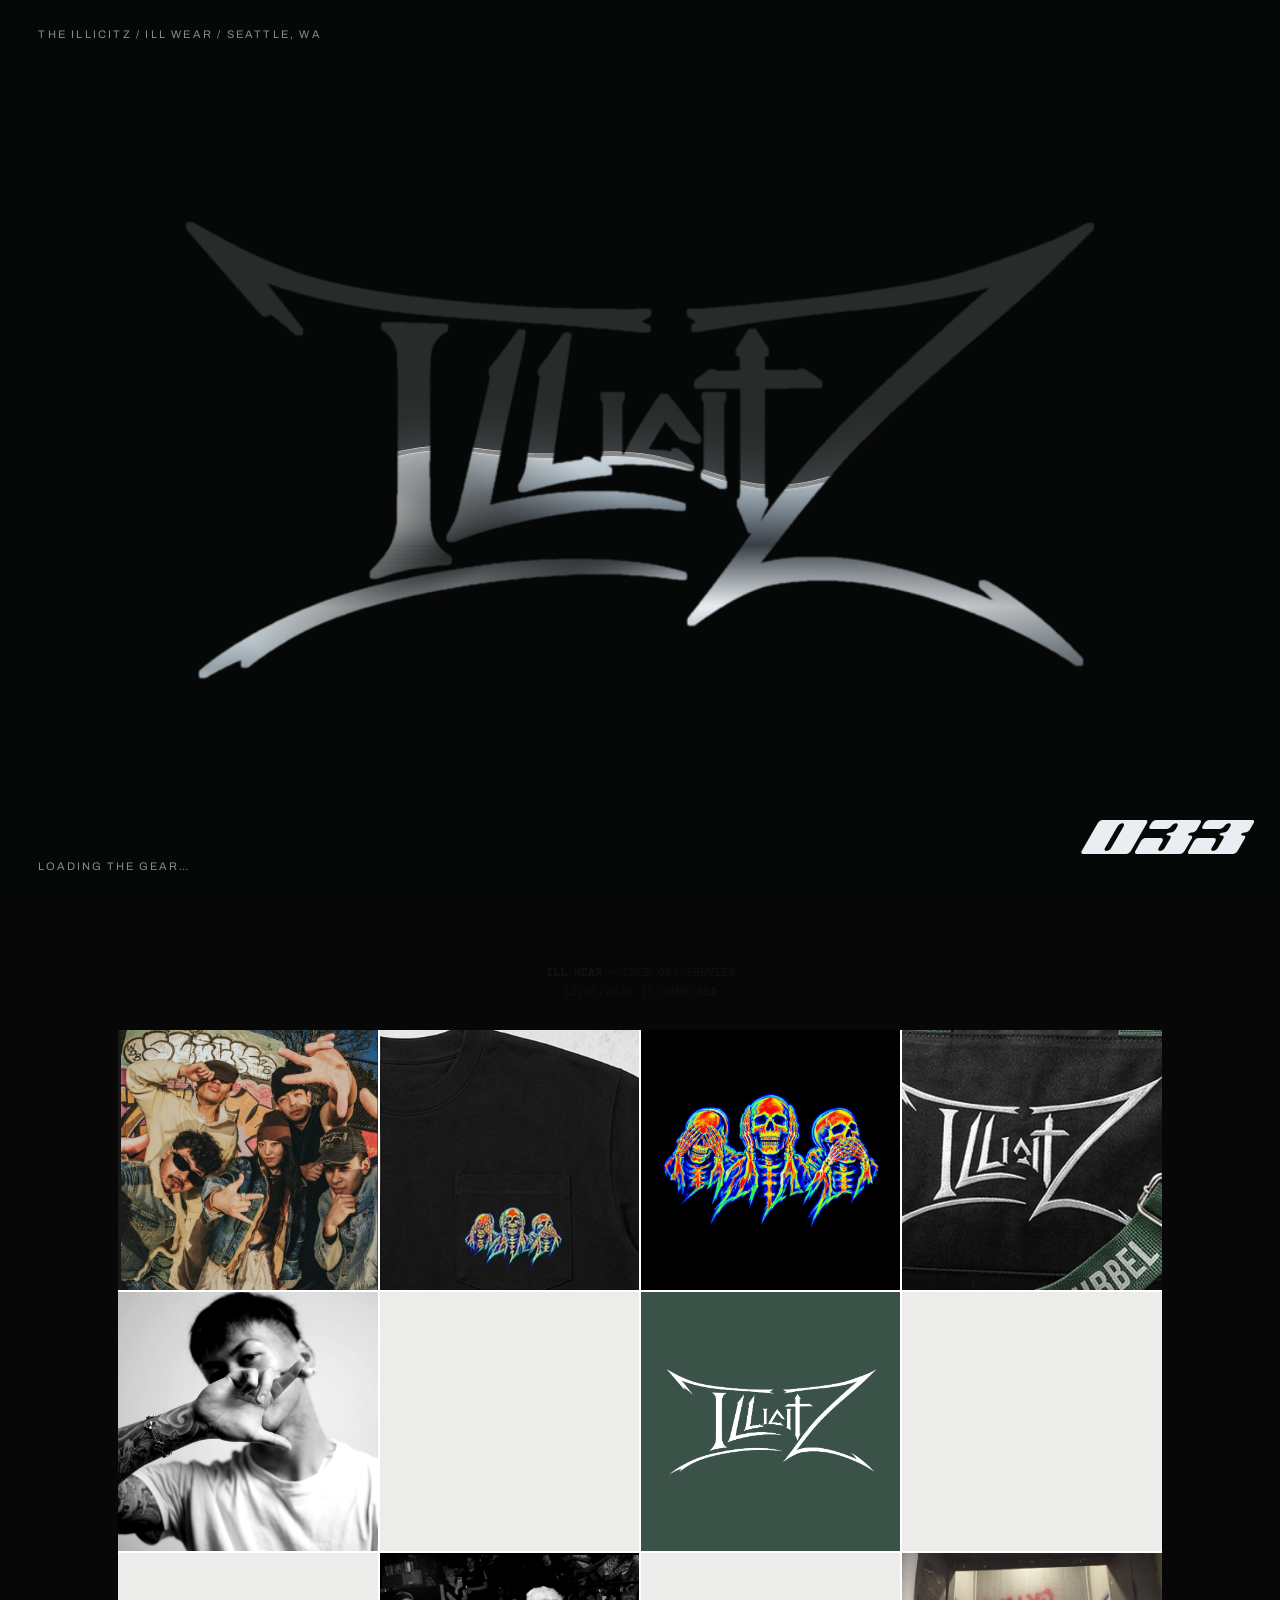
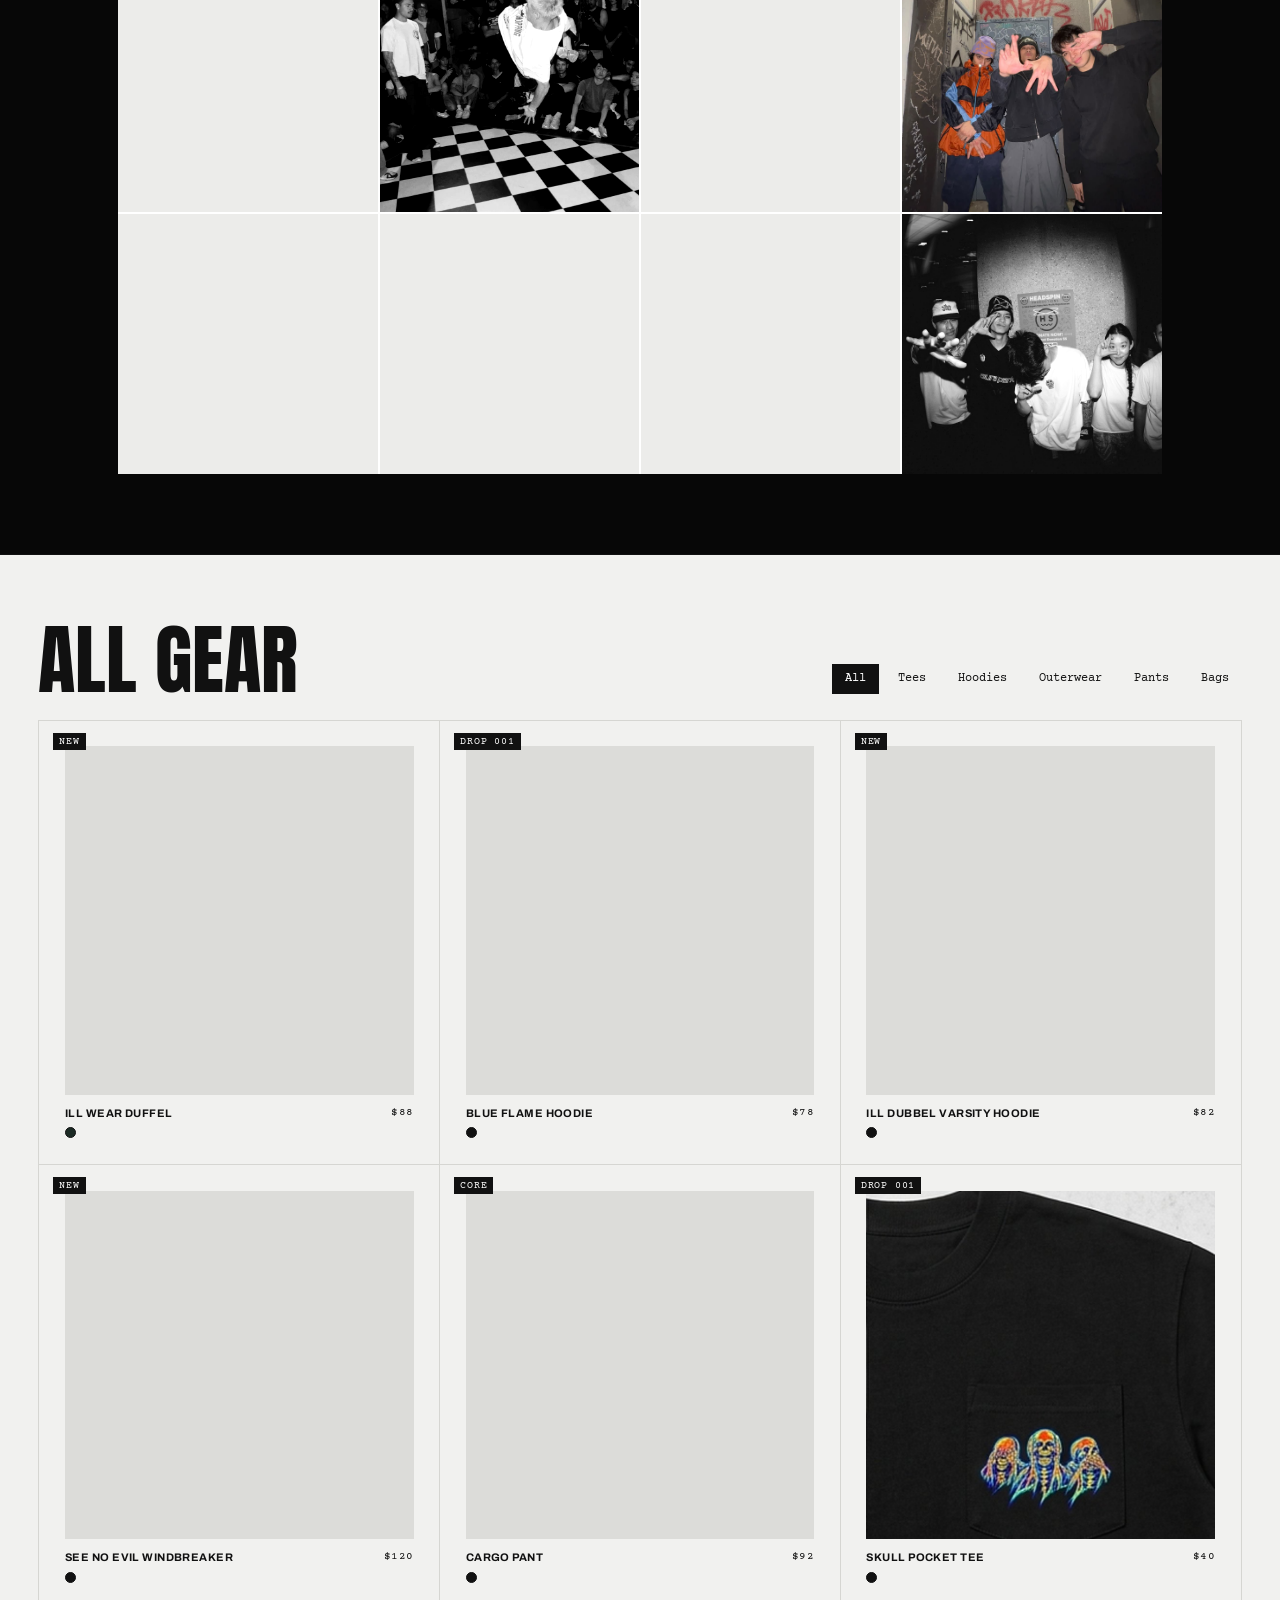
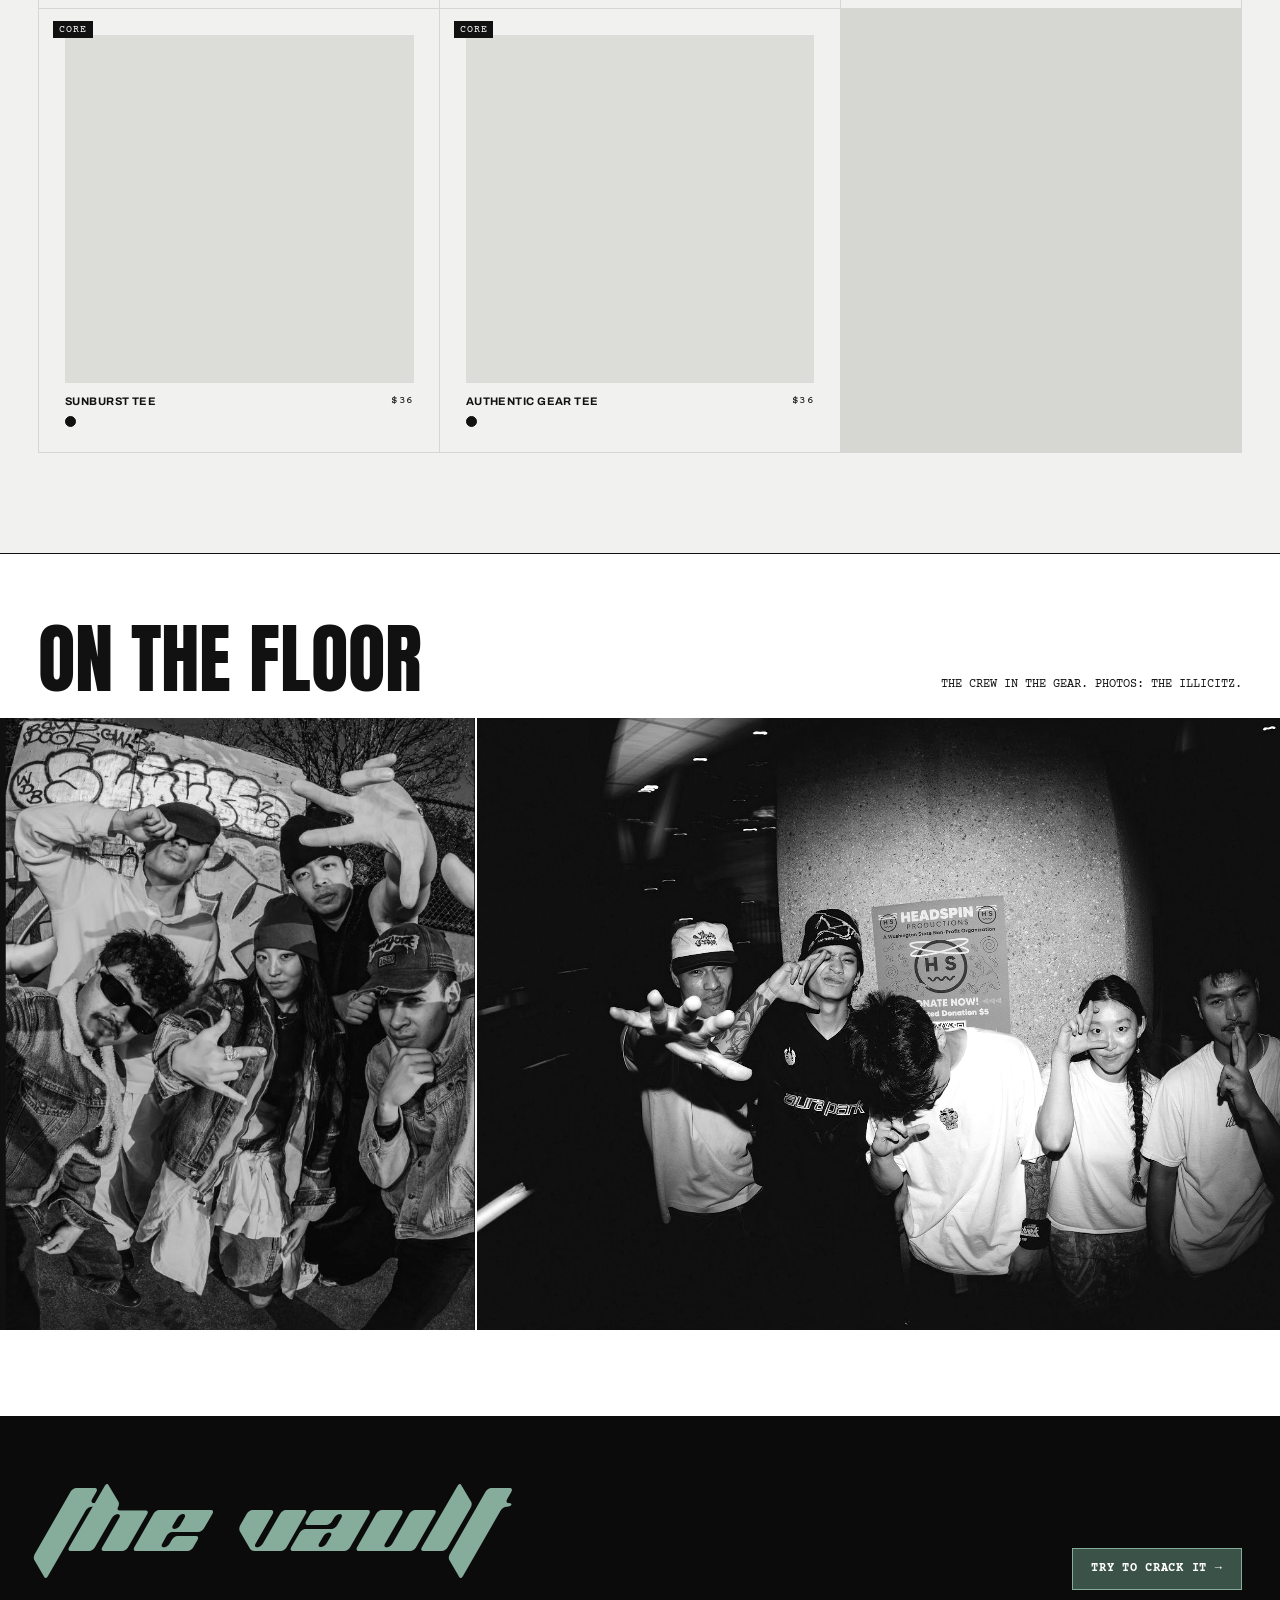
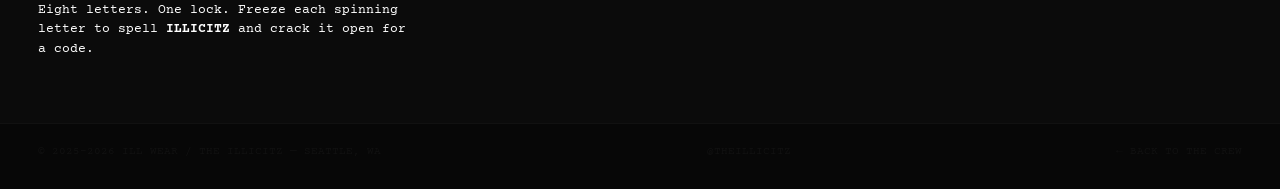
==== commit 8bcece6e: "Moment as first picture, sharper loader zoom, wheel-scratch on banner, new banner words and manifest" ====
--- a/wear.html
+++ b/wear.html
@@ -44,9 +44,9 @@
 <div class="s-time" id="sTime" aria-hidden="true"></div>
 
 <div class="s-ticker" id="ticker" role="img" aria-label="Draggable banner. Drag it to scratch the beat.">
-  <div class="tk-track"><span class="tk-seg">Too ill for the society ✦ Ill Wear ✦ Drop 001 ✦ Seattle, WA ✦ Toprock · Downrock · Power · Freeze ✦ Authentic® Illicitz Gear ✦&nbsp;</span></div>
+  <div class="tk-track"><span class="tk-seg">All style ✦ Street fashion ✦ Lifestyle ✦ Too ill for the society ✦ Ill Wear ✦ Drop 001 ✦ Seattle, WA ✦ Toprock · Downrock · Power · Freeze ✦ Authentic® Illicitz Gear ✦&nbsp;</span></div>
 </div>
-<div class="s-tkhint">↔ Drag the banner to scratch</div>
+<div class="s-tkhint">↔ Drag or scroll over the banner to scratch</div>
 
 <!-- HERO: spec-sheet product stage -->
 <section class="s-hero" id="top">
--- a/css/style.css
+++ b/css/style.css
@@ -77,10 +77,12 @@
 /* ---------- loader ---------- */
 #loader{position:fixed;inset:0;background:#050505;z-index:1500;display:flex;align-items:center;justify-content:center;overflow:hidden}
 #loader.done{pointer-events:none}
+
+#ldFull{position:absolute;inset:0;background-size:cover;background-position:50% 40%;opacity:0;transform:scale(1.12);filter:brightness(.8)}
 .ld-wrap{position:relative;transform-origin:62% 52%;will-change:transform}
 .ld-word{font-family:var(--f-kosmos);font-size:clamp(46px,15.5vw,300px);line-height:1;letter-spacing:.01em;white-space:nowrap;position:relative}
 .ld-word.outline{color:transparent;-webkit-text-stroke:1.5px rgba(239,233,221,.45)}
-.ld-word.fill{position:absolute;left:0;top:0;color:transparent;background-size:cover;background-position:center;-webkit-background-clip:text;background-clip:text;clip-path:inset(100% 0 0 0);filter:contrast(1.15) saturate(1.2)}
+.ld-word.fill{position:absolute;left:0;top:0;color:transparent;background-size:cover;background-position:center;-webkit-background-clip:text;background-clip:text;clip-path:inset(100% 0 0 0);}
 .ld-meta{position:absolute;left:var(--gut);right:var(--gut);bottom:28px;display:flex;justify-content:space-between;text-transform:uppercase;letter-spacing:.16em;font-size:11px;color:var(--mute)}
 .ld-count{font-family:var(--f-kosmos);font-size:clamp(26px,5vw,64px);color:var(--ink);letter-spacing:.02em;line-height:1}
 .ld-moto{position:absolute;top:28px;left:var(--gut);text-transform:uppercase;letter-spacing:.2em;font-size:11px;color:var(--mute)}
@@ -158,7 +160,7 @@
 .mani-bg .media{position:absolute;inset:0}
 .mani-bg img{filter:blur(8px) brightness(.38) saturate(.7)}
 .mani-bg::after{content:"";position:absolute;inset:0;background:radial-gradient(circle at 30% 40%,transparent,rgba(0,0,0,.7))}
-.mani{position:relative;font-family:var(--f-head);font-size:clamp(30px,6.2vw,110px);line-height:1;text-transform:uppercase;max-width:20ch;letter-spacing:.005em}
+.mani{position:relative;font-family:var(--f-head);font-size:clamp(38px,9vw,170px);line-height:.95;text-transform:uppercase;max-width:14ch;letter-spacing:.005em}
 .mani .w{display:inline-block;margin-right:.24em;opacity:.12;will-change:opacity,transform}
 .mani .w.hot{color:var(--hi)}
 .mani-tag{position:absolute;right:var(--gut);bottom:var(--gut);text-align:right;text-transform:uppercase;letter-spacing:.2em;font-size:11px;color:#cfc9bc}
